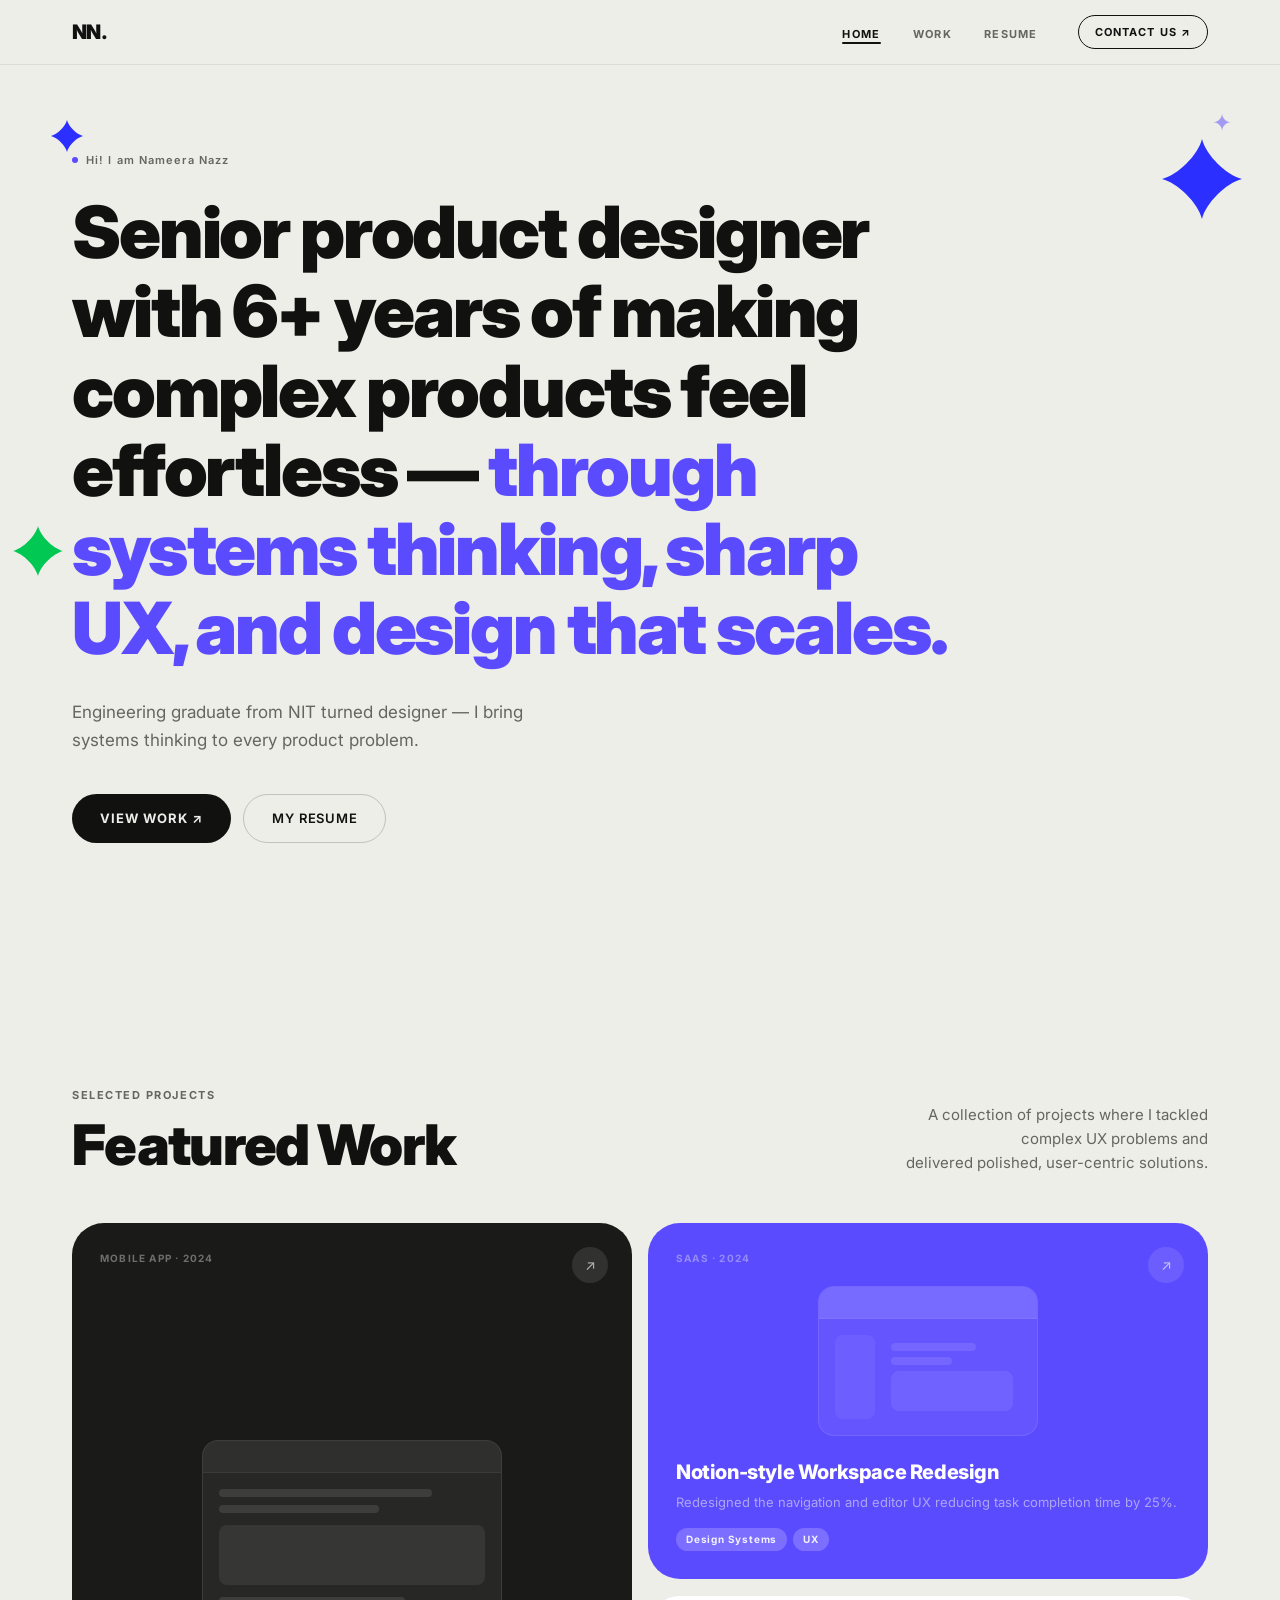
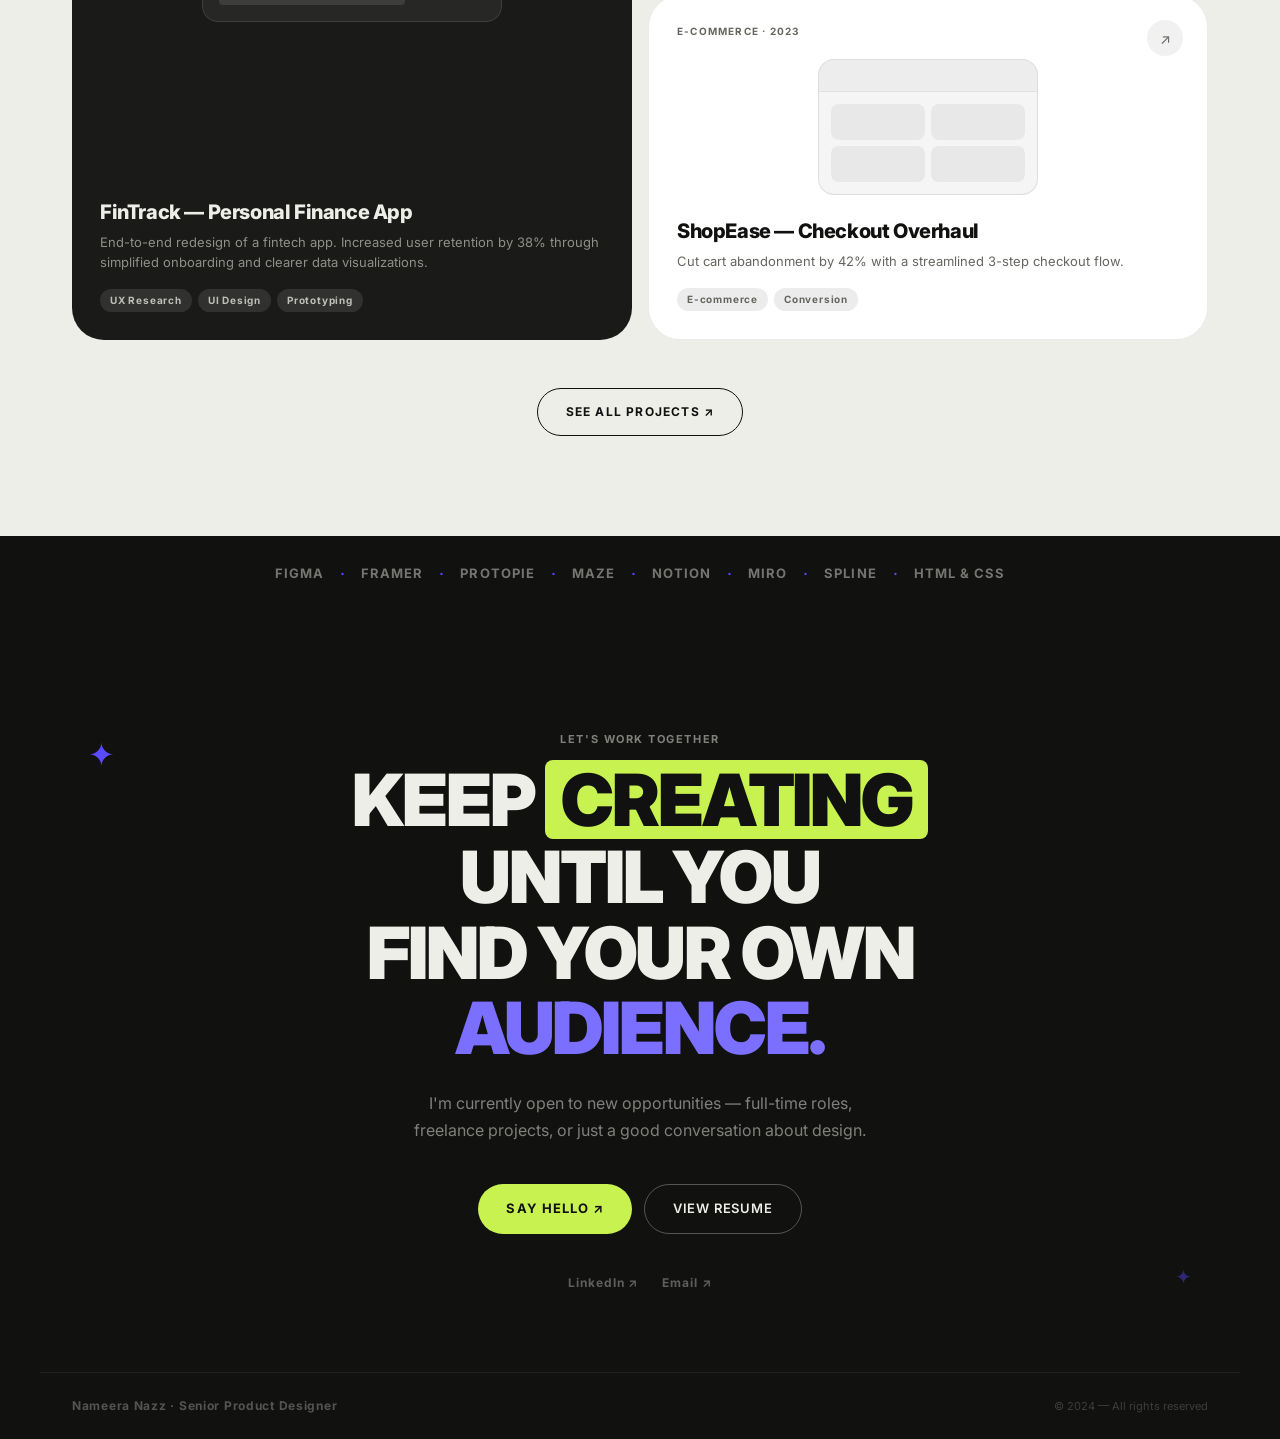
==== index.html @ 65542d7e "Reposition stars to corners away from text content https://claude.ai/code/session_01UAwq2im4jULNZdgR" ====
<!DOCTYPE html>
<html lang="en">
<head>
  <meta charset="UTF-8" />
  <meta name="viewport" content="width=device-width, initial-scale=1.0" />
  <title>Nameera Nazz — Senior Product Designer</title>
  <link rel="stylesheet" href="styles.css" />
  <link rel="preconnect" href="https://fonts.googleapis.com" />
  <link rel="preconnect" href="https://fonts.gstatic.com" crossorigin />
  <link href="https://fonts.googleapis.com/css2?family=Inter:wght@400;500;600;700;800;900&display=swap" rel="stylesheet" />
</head>
<body>

  <!-- NAV -->
  <nav class="nav">
    <div class="nav-inner">
      <a href="index.html" class="nav-logo">NN.</a>
      <ul class="nav-links">
        <li><a href="index.html" class="nav-link active">HOME</a></li>
        <li><a href="work.html" class="nav-link">WORK</a></li>
        <li><a href="resume.html" class="nav-link">RESUME</a></li>
      </ul>
      <a href="#connect" class="btn-outline">CONTACT US ↗</a>
    </div>
  </nav>

  <!-- HERO -->
  <section class="hero">
    <!-- Decorative stars -->
    <svg width="80" height="80" viewBox="0 0 100 100" xmlns="http://www.w3.org/2000/svg" style="position:absolute;top:8%;right:3%;z-index:1;pointer-events:none;">
      <path d="M50,0 C55,20 80,45 100,50 C80,55 55,80 50,100 C45,80 20,55 0,50 C20,45 45,20 50,0 Z" fill="#2B2FFF"/>
    </svg>
    <svg width="50" height="50" viewBox="0 0 100 100" xmlns="http://www.w3.org/2000/svg" style="position:absolute;top:50%;left:1%;z-index:1;pointer-events:none;">
      <path d="M50,0 C55,20 80,45 100,50 C80,55 55,80 50,100 C45,80 20,55 0,50 C20,45 45,20 50,0 Z" fill="#00C853"/>
    </svg>
    <svg width="32" height="32" viewBox="0 0 100 100" xmlns="http://www.w3.org/2000/svg" style="position:absolute;top:6%;left:4%;z-index:1;pointer-events:none;">
      <path d="M50,0 C55,20 80,45 100,50 C80,55 55,80 50,100 C45,80 20,55 0,50 C20,45 45,20 50,0 Z" fill="#2B2FFF"/>
    </svg>
    <div class="hero-inner">
      <div class="hero-content">
        <div class="hero-tag">Hi! I am Nameera Nazz</div>
        <h1 class="hero-heading">
          Senior product designer with 6+ years of making complex products feel effortless —
          <span class="hero-accent"> through systems thinking, sharp UX, and design that scales.</span>
        </h1>
        <p class="hero-sub">
          Engineering graduate from NIT turned designer — I bring systems thinking to every product problem.
        </p>
        <div class="hero-actions">
          <a href="work.html" class="btn-primary">VIEW WORK ↗</a>
          <a href="resume.html" class="btn-ghost">MY RESUME</a>
        </div>
      </div>


    </div>
    <span class="asterisk hero-asterisk-right">✦</span>
  </section>

  <!-- FEATURED WORK -->
  <section class="featured" id="work">
    <div class="section-inner">
      <div class="section-header">
        <div>
          <p class="section-eyebrow">SELECTED PROJECTS</p>
          <h2 class="section-heading">Featured Work</h2>
        </div>
        <p class="section-desc">
          A collection of projects where I tackled complex UX problems and<br />
          delivered polished, user-centric solutions.
        </p>
      </div>

      <div class="work-grid">

        <a href="work.html" class="work-card work-card-large work-card-dark">
          <div class="work-card-tag">Mobile App · 2024</div>
          <div class="work-card-img work-img-1">
            <div class="work-mockup">
              <div class="mockup-screen">
                <div class="mockup-bar"></div>
                <div class="mockup-content">
                  <div class="mockup-line w80"></div>
                  <div class="mockup-line w60"></div>
                  <div class="mockup-block"></div>
                  <div class="mockup-line w70"></div>
                </div>
              </div>
            </div>
          </div>
          <div class="work-card-body">
            <h3 class="work-card-title">FinTrack — Personal Finance App</h3>
            <p class="work-card-text">End-to-end redesign of a fintech app. Increased user retention by 38% through simplified onboarding and clearer data visualizations.</p>
            <div class="work-card-tags">
              <span class="tag">UX Research</span>
              <span class="tag">UI Design</span>
              <span class="tag">Prototyping</span>
            </div>
          </div>
          <span class="card-arrow">↗</span>
        </a>

        <div class="work-col-right">
          <a href="work.html" class="work-card work-card-purple">
            <div class="work-card-tag">SaaS · 2024</div>
            <div class="work-card-img work-img-2">
              <div class="work-mockup work-mockup-sm">
                <div class="mockup-screen">
                  <div class="mockup-bar purple"></div>
                  <div class="mockup-row">
                    <div class="mockup-sidebar"></div>
                    <div class="mockup-main">
                      <div class="mockup-line w70"></div>
                      <div class="mockup-line w50"></div>
                      <div class="mockup-card-sm"></div>
                    </div>
                  </div>
                </div>
              </div>
            </div>
            <div class="work-card-body">
              <h3 class="work-card-title">Notion-style Workspace Redesign</h3>
              <p class="work-card-text">Redesigned the navigation and editor UX reducing task completion time by 25%.</p>
              <div class="work-card-tags">
                <span class="tag tag-light">Design Systems</span>
                <span class="tag tag-light">UX</span>
              </div>
            </div>
            <span class="card-arrow">↗</span>
          </a>

          <a href="work.html" class="work-card work-card-light">
            <div class="work-card-tag work-card-tag-dark">E-commerce · 2023</div>
            <div class="work-card-img work-img-3">
              <div class="work-mockup work-mockup-sm">
                <div class="mockup-screen light">
                  <div class="mockup-bar light-bar"></div>
                  <div class="mockup-grid">
                    <div class="mockup-item"></div>
                    <div class="mockup-item"></div>
                    <div class="mockup-item"></div>
                    <div class="mockup-item"></div>
                  </div>
                </div>
              </div>
            </div>
            <div class="work-card-body">
              <h3 class="work-card-title work-card-title-dark">ShopEase — Checkout Overhaul</h3>
              <p class="work-card-text work-card-text-dark">Cut cart abandonment by 42% with a streamlined 3-step checkout flow.</p>
              <div class="work-card-tags">
                <span class="tag tag-dark">E-commerce</span>
                <span class="tag tag-dark">Conversion</span>
              </div>
            </div>
            <span class="card-arrow card-arrow-dark">↗</span>
          </a>
        </div>

      </div>

      <div class="work-cta">
        <a href="work.html" class="btn-outline-dark">SEE ALL PROJECTS ↗</a>
      </div>
    </div>
  </section>

  <!-- TOOLS / SKILLS STRIP -->
  <section class="skills-strip">
    <div class="strip-inner">
      <span class="strip-item">Figma</span>
      <span class="strip-dot">·</span>
      <span class="strip-item">Framer</span>
      <span class="strip-dot">·</span>
      <span class="strip-item">Protopie</span>
      <span class="strip-dot">·</span>
      <span class="strip-item">Maze</span>
      <span class="strip-dot">·</span>
      <span class="strip-item">Notion</span>
      <span class="strip-dot">·</span>
      <span class="strip-item">Miro</span>
      <span class="strip-dot">·</span>
      <span class="strip-item">Spline</span>
      <span class="strip-dot">·</span>
      <span class="strip-item">HTML &amp; CSS</span>
    </div>
  </section>

  <!-- CONNECT -->
  <section class="connect" id="connect">
    <div class="connect-inner">
      <span class="asterisk connect-asterisk-left">✦</span>
      <div class="connect-content">
        <p class="section-eyebrow light">LET'S WORK TOGETHER</p>
        <h2 class="connect-heading">
          KEEP <span class="connect-highlight">CREATING</span> UNTIL YOU<br />
          FIND YOUR OWN <span class="connect-accent">AUDIENCE.</span>
        </h2>
        <p class="connect-sub">
          I'm currently open to new opportunities — full-time roles, freelance projects, or just a good conversation about design.
        </p>
        <div class="connect-actions">
          <a href="mailto:Khannameera95@gmail.com" class="btn-primary-light">SAY HELLO ↗</a>
          <a href="resume.html" class="btn-ghost-light">VIEW RESUME</a>
        </div>
        <div class="connect-links">
          <a href="https://www.linkedin.com/in/nazz-nameera/" target="_blank" rel="noopener noreferrer" class="social-link">LinkedIn ↗</a>
          <a href="mailto:Khannameera95@gmail.com" class="social-link">Email ↗</a>
        </div>
      </div>
      <span class="asterisk connect-asterisk-right">✦</span>
    </div>
    <div class="connect-footer">
      <span class="footer-name">Nameera Nazz · Senior Product Designer</span>
      <span class="footer-copy">© 2024 — All rights reserved</span>
    </div>
  </section>

  <script src="script.js"></script>
</body>
</html>
---- styles.css ----
/* ============================================
   RESET & BASE
   ============================================ */
*, *::before, *::after { box-sizing: border-box; margin: 0; padding: 0; }

:root {
  --bg:          #EEEEE8;   /* warm off-white — hero bg */
  --bg-dark:     #111110;   /* near-black */
  --bg-card:     #1A1A18;   /* dark card */
  --purple:      #5B4BFF;   /* primary purple accent */
  --purple-light:#7B6FFF;
  --green:       #C8F250;   /* yellow-green pill */
  --text:        #111110;
  --text-muted:  #666660;
  --text-light:  #EEEEE8;
  --radius-sm:   8px;
  --radius-md:   16px;
  --radius-lg:   24px;
  --radius-xl:   32px;
  --font:        'Inter', sans-serif;
  --transition:  0.2s ease;
}

html { scroll-behavior: smooth; }

body {
  font-family: var(--font);
  background: var(--bg);
  color: var(--text);
  line-height: 1.5;
  overflow-x: hidden;
}

a { text-decoration: none; color: inherit; }
ul { list-style: none; }

/* ============================================
   TYPOGRAPHY UTILITIES
   ============================================ */
.section-eyebrow {
  font-size: 11px;
  font-weight: 700;
  letter-spacing: 0.14em;
  text-transform: uppercase;
  color: var(--text-muted);
  margin-bottom: 12px;
}
.section-eyebrow.light { color: rgba(238,238,232,0.5); }

/* ============================================
   SHARED BUTTON STYLES
   ============================================ */
.btn-outline {
  display: inline-flex;
  align-items: center;
  gap: 6px;
  font-size: 11px;
  font-weight: 700;
  letter-spacing: 0.1em;
  padding: 8px 16px;
  border: 1.5px solid var(--text);
  border-radius: 100px;
  color: var(--text);
  transition: background var(--transition), color var(--transition);
}
.btn-outline:hover { background: var(--text); color: var(--bg); }

.btn-outline-dark {
  display: inline-flex;
  align-items: center;
  gap: 6px;
  font-size: 12px;
  font-weight: 700;
  letter-spacing: 0.1em;
  padding: 14px 28px;
  border: 1.5px solid var(--text);
  border-radius: 100px;
  color: var(--text);
  transition: background var(--transition), color var(--transition);
}
.btn-outline-dark:hover { background: var(--text); color: var(--bg); }

.btn-primary {
  display: inline-flex;
  align-items: center;
  gap: 6px;
  font-size: 13px;
  font-weight: 700;
  letter-spacing: 0.08em;
  padding: 14px 28px;
  background: var(--text);
  color: var(--bg);
  border-radius: 100px;
  transition: opacity var(--transition), transform var(--transition);
}
.btn-primary:hover { opacity: 0.85; transform: translateY(-1px); }

.btn-ghost {
  display: inline-flex;
  align-items: center;
  gap: 6px;
  font-size: 13px;
  font-weight: 600;
  letter-spacing: 0.06em;
  padding: 14px 28px;
  border-radius: 100px;
  border: 1.5px solid rgba(17,17,16,0.2);
  color: var(--text);
  transition: border-color var(--transition);
}
.btn-ghost:hover { border-color: var(--text); }

.btn-primary-light {
  display: inline-flex;
  align-items: center;
  gap: 6px;
  font-size: 13px;
  font-weight: 700;
  letter-spacing: 0.08em;
  padding: 14px 28px;
  background: var(--green);
  color: #111;
  border-radius: 100px;
  transition: opacity var(--transition), transform var(--transition);
}
.btn-primary-light:hover { opacity: 0.9; transform: translateY(-1px); }

.btn-ghost-light {
  display: inline-flex;
  align-items: center;
  gap: 6px;
  font-size: 13px;
  font-weight: 600;
  letter-spacing: 0.06em;
  padding: 14px 28px;
  border-radius: 100px;
  border: 1.5px solid rgba(238,238,232,0.3);
  color: var(--text-light);
  transition: border-color var(--transition);
}
.btn-ghost-light:hover { border-color: rgba(238,238,232,0.7); }

.mt24 { margin-top: 24px; }

/* ============================================
   PILL INLINE (heading decoration)
   ============================================ */
.pill-inline {
  display: inline-flex;
  align-items: center;
  gap: 8px;
  background: var(--green);
  color: #111;
  border-radius: 100px;
  padding: 4px 20px 4px 20px;
  font-size: inherit;
  font-weight: inherit;
  white-space: nowrap;
}
.pill-dark {
  background: var(--bg-dark);
  color: var(--bg);
}
.pill-arrow {
  display: inline-flex;
  align-items: center;
  justify-content: center;
  font-size: 0.75em;
}

/* ASTERISK DECORATION */
.asterisk {
  font-size: 32px;
  color: var(--purple);
  user-select: none;
  pointer-events: none;
}

/* ============================================
   NAV
   ============================================ */
.nav {
  position: sticky;
  top: 0;
  z-index: 100;
  background: var(--bg);
  border-bottom: 1px solid rgba(17,17,16,0.08);
  backdrop-filter: blur(12px);
}
.nav-inner {
  max-width: 1200px;
  margin: 0 auto;
  padding: 0 32px;
  height: 64px;
  display: flex;
  align-items: center;
  gap: 40px;
}
.nav-logo {
  font-size: 20px;
  font-weight: 900;
  letter-spacing: -0.03em;
  color: var(--text);
  margin-right: auto;
}
.nav-links {
  display: flex;
  gap: 32px;
}
.nav-link {
  font-size: 11px;
  font-weight: 700;
  letter-spacing: 0.12em;
  color: var(--text-muted);
  transition: color var(--transition);
}
.nav-link:hover,
.nav-link.active { color: var(--text); }
.nav-link.active {
  position: relative;
}
.nav-link.active::after {
  content: '';
  position: absolute;
  bottom: -3px;
  left: 0;
  right: 0;
  height: 2px;
  background: var(--text);
  border-radius: 2px;
}

/* ============================================
   HERO SECTION
   ============================================ */
.hero {
  position: relative;
  background: var(--bg);
  padding: 80px 0 0;
  overflow: hidden;
}
.hero-asterisk-left  { position: absolute; top: 60px; left: 40px; font-size: 48px; }
.hero-asterisk-right { position: absolute; top: 40px; right: 48px; font-size: 24px; opacity: 0.5; }

/* Decorative star elements */
.hero-star {
  position: absolute;
  pointer-events: none;
  z-index: 5;
  animation: star-twinkle 3s ease-in-out infinite;
}
.hero-star-large  { width: 80px; height: 80px; top: 10%;  right: 8%;   animation-delay: 0s; }
.hero-star-medium { width: 50px; height: 50px; bottom: 20%; left: 4%;   animation-delay: 1.1s; }
.hero-star-small  { width: 32px; height: 32px; top: 40%;  left: 48%;   animation-delay: 2s; }

@keyframes star-twinkle {
  0%, 100% { opacity: 1;   transform: scale(1) rotate(0deg); }
  50%       { opacity: 0.5; transform: scale(0.85) rotate(20deg); }
}

.hero-inner {
  max-width: 1200px;
  margin: 0 auto;
  padding: 0 32px 80px;
  display: grid;
  grid-template-rows: auto auto auto;
  gap: 0;
}

.hero-tag {
  display: inline-flex;
  align-items: center;
  font-size: 11px;
  font-weight: 600;
  letter-spacing: 0.1em;
  color: var(--text-muted);
  margin-bottom: 24px;
}
.hero-tag::before {
  content: '';
  display: inline-block;
  width: 6px;
  height: 6px;
  background: var(--purple);
  border-radius: 50%;
  margin-right: 8px;
}

.hero-heading {
  font-size: clamp(40px, 6vw, 72px);
  font-weight: 900;
  line-height: 1.1;
  letter-spacing: -0.03em;
  margin-bottom: 32px;
  max-width: 900px;
}

.hero-accent { color: var(--purple); }

.hero-sub {
  font-size: 17px;
  line-height: 1.6;
  color: var(--text-muted);
  max-width: 520px;
  margin-bottom: 40px;
}

.hero-actions {
  display: flex;
  gap: 12px;
  flex-wrap: wrap;
  margin-bottom: 64px;
}

.hero-stats {
  display: flex;
  align-items: center;
  gap: 0;
  border-top: 1px solid rgba(17,17,16,0.1);
  padding-top: 40px;
}
.stat {
  padding: 0 40px;
  display: flex;
  flex-direction: column;
  gap: 4px;
}
.stat:first-child { padding-left: 0; }
.stat-num {
  font-size: 36px;
  font-weight: 900;
  letter-spacing: -0.03em;
  line-height: 1;
}
.stat-num.stat-num-sm {
  font-size: 16px;
  letter-spacing: -0.01em;
  line-height: 1.3;
}
.stat-label {
  font-size: 10px;
  font-weight: 700;
  letter-spacing: 0.12em;
  color: var(--text-muted);
}
.stat-divider {
  width: 1px;
  height: 40px;
  background: rgba(17,17,16,0.12);
}

/* Hero floating cards */
.hero-cards {
  display: flex;
  gap: 12px;
  flex-wrap: wrap;
  margin-top: -20px;
  justify-content: flex-end;
  position: absolute;
  right: 32px;
  top: 100px;
}

.hcard {
  width: 110px;
  height: 140px;
  border-radius: var(--radius-lg);
  display: flex;
  flex-direction: column;
  align-items: center;
  justify-content: center;
  gap: 12px;
  background: #fff;
  border: 1px solid rgba(17,17,16,0.08);
  box-shadow: 0 4px 24px rgba(0,0,0,0.06);
  transition: transform 0.3s ease, box-shadow 0.3s ease;
}
.hcard:hover { transform: translateY(-6px); box-shadow: 0 12px 40px rgba(0,0,0,0.12); }
.hcard-icon { font-size: 32px; }
.hcard-label { font-size: 11px; font-weight: 700; letter-spacing: 0.04em; }

.hcard-dark { background: var(--bg-card); color: var(--text-light); }
.hcard-dark .hcard-label { color: rgba(238,238,232,0.7); }

.hcard-purple { background: var(--purple); color: white; }
.hcard-purple .hcard-label { color: rgba(255,255,255,0.85); }

/* Stagger the cards visually */
.hcard-1 { transform: rotate(-3deg) translateY(10px); }
.hcard-2 { transform: rotate(1deg) translateY(-10px); }
.hcard-3 { transform: rotate(-1deg) translateY(0px); z-index: 2; }
.hcard-4 { transform: rotate(2deg) translateY(-5px); }
.hcard-5 { transform: rotate(-2deg) translateY(8px); }

/* ============================================
   FEATURED WORK SECTION
   ============================================ */
.featured {
  background: var(--bg);
  padding: 100px 0;
}
.section-inner {
  max-width: 1200px;
  margin: 0 auto;
  padding: 0 32px;
}
.section-header {
  display: flex;
  justify-content: space-between;
  align-items: flex-end;
  margin-bottom: 48px;
  gap: 24px;
}
.section-heading {
  font-size: clamp(36px, 5vw, 56px);
  font-weight: 900;
  letter-spacing: -0.03em;
  line-height: 1.05;
}
.section-desc {
  font-size: 15px;
  line-height: 1.6;
  color: var(--text-muted);
  max-width: 340px;
  text-align: right;
}

/* Work grid */
.work-grid {
  display: grid;
  grid-template-columns: 1fr 1fr;
  gap: 16px;
}
.work-col-right {
  display: flex;
  flex-direction: column;
  gap: 16px;
}

.work-card {
  position: relative;
  border-radius: var(--radius-xl);
  overflow: hidden;
  display: flex;
  flex-direction: column;
  padding: 28px;
  transition: transform 0.3s ease;
  cursor: pointer;
}
.work-card:hover { transform: scale(1.01); }

.work-card-large { min-height: 560px; }
.work-card-dark { background: var(--bg-card); color: var(--text-light); }
.work-card-purple { background: var(--purple); color: white; }
.work-card-light { background: #fff; color: var(--text); border: 1px solid rgba(17,17,16,0.08); }

.work-card-tag {
  font-size: 10px;
  font-weight: 700;
  letter-spacing: 0.12em;
  color: rgba(238,238,232,0.4);
  margin-bottom: 20px;
  text-transform: uppercase;
}
.work-card-tag-dark { color: var(--text-muted); }

/* Mockup visuals inside cards */
.work-card-img {
  flex: 1;
  display: flex;
  align-items: center;
  justify-content: center;
  margin-bottom: 24px;
}
.work-mockup {
  width: 100%;
  max-width: 300px;
}
.work-mockup-sm { max-width: 220px; }
.mockup-screen {
  background: rgba(255,255,255,0.06);
  border-radius: var(--radius-md);
  border: 1px solid rgba(255,255,255,0.1);
  overflow: hidden;
}
.mockup-screen.light {
  background: rgba(17,17,16,0.04);
  border-color: rgba(17,17,16,0.1);
}
.mockup-bar {
  height: 32px;
  background: rgba(255,255,255,0.04);
  border-bottom: 1px solid rgba(255,255,255,0.06);
}
.mockup-bar.purple { background: rgba(255,255,255,0.12); }
.mockup-bar.light-bar { background: rgba(17,17,16,0.03); border-bottom: 1px solid rgba(17,17,16,0.06); }
.mockup-content { padding: 16px; display: flex; flex-direction: column; gap: 8px; }
.mockup-line { height: 8px; background: rgba(255,255,255,0.1); border-radius: 4px; }
.mockup-line.w80 { width: 80%; }
.mockup-line.w70 { width: 70%; }
.mockup-line.w60 { width: 60%; }
.mockup-line.w50 { width: 50%; }
.mockup-block { height: 60px; background: rgba(255,255,255,0.07); border-radius: var(--radius-sm); margin: 4px 0; }
.mockup-row { display: flex; gap: 8px; padding: 16px; }
.mockup-sidebar { width: 40px; background: rgba(255,255,255,0.06); border-radius: var(--radius-sm); }
.mockup-main { flex: 1; padding: 8px; display: flex; flex-direction: column; gap: 6px; }
.mockup-card-sm { height: 40px; background: rgba(255,255,255,0.08); border-radius: var(--radius-sm); }
.mockup-card-sm.mt8 { margin-top: 8px; }
.mockup-grid { display: grid; grid-template-columns: 1fr 1fr; gap: 6px; padding: 12px; }
.mockup-grid.tight { gap: 4px; padding: 8px; }
.mockup-item { height: 36px; background: rgba(17,17,16,0.06); border-radius: var(--radius-sm); }
.mockup-item.sm { height: 28px; }

.work-card-body { margin-top: auto; }
.work-card-title {
  font-size: 20px;
  font-weight: 800;
  letter-spacing: -0.02em;
  line-height: 1.2;
  margin-bottom: 8px;
  color: inherit;
}
.work-card-title-dark { color: var(--text); }
.work-card-text {
  font-size: 13px;
  line-height: 1.6;
  color: rgba(238,238,232,0.55);
  margin-bottom: 16px;
}
.work-card-text-dark { color: var(--text-muted); }

.work-card-tags { display: flex; gap: 6px; flex-wrap: wrap; }
.tag {
  font-size: 10px;
  font-weight: 700;
  letter-spacing: 0.08em;
  padding: 4px 10px;
  border-radius: 100px;
  background: rgba(255,255,255,0.1);
  color: rgba(238,238,232,0.75);
}
.tag-light { background: rgba(255,255,255,0.2); color: rgba(255,255,255,0.9); }
.tag-dark { background: rgba(17,17,16,0.08); color: var(--text-muted); }

.card-arrow {
  position: absolute;
  top: 24px;
  right: 24px;
  width: 36px;
  height: 36px;
  background: rgba(255,255,255,0.1);
  border-radius: 50%;
  display: flex;
  align-items: center;
  justify-content: center;
  font-size: 14px;
  color: rgba(238,238,232,0.7);
  transition: background var(--transition), color var(--transition);
}
.work-card:hover .card-arrow { background: rgba(255,255,255,0.18); color: #fff; }
.card-arrow-dark { color: var(--text-muted); background: rgba(17,17,16,0.06); }
.work-card-light:hover .card-arrow-dark { background: var(--text); color: var(--bg); }

.work-cta { text-align: center; margin-top: 48px; }

/* ============================================
   SKILLS STRIP
   ============================================ */
.skills-strip {
  background: var(--bg-dark);
  padding: 24px 0;
  overflow: hidden;
}
.strip-inner {
  max-width: 1200px;
  margin: 0 auto;
  padding: 0 32px;
  display: flex;
  align-items: center;
  gap: 16px;
  flex-wrap: wrap;
  justify-content: center;
}
.strip-item {
  font-size: 13px;
  font-weight: 700;
  letter-spacing: 0.08em;
  color: rgba(238,238,232,0.45);
  text-transform: uppercase;
}
.strip-dot { color: var(--purple); font-size: 18px; }

/* ============================================
   CONNECT SECTION
   ============================================ */
.connect {
  background: var(--bg-dark);
  padding: 120px 0 0;
}
.connect-compact { padding: 100px 0 0; }
.connect-inner {
  position: relative;
  max-width: 1200px;
  margin: 0 auto;
  padding: 0 32px 80px;
  text-align: center;
}
.connect-asterisk-left  { position: absolute; top: 0; left: 48px; }
.connect-asterisk-right { position: absolute; bottom: 80px; right: 48px; font-size: 20px; opacity: 0.4; }

.connect-content {
  max-width: 760px;
  margin: 0 auto;
}

.connect-heading {
  font-size: clamp(40px, 6vw, 72px);
  font-weight: 900;
  line-height: 1.05;
  letter-spacing: -0.03em;
  text-transform: uppercase;
  color: var(--text-light);
  margin-bottom: 24px;
}
.connect-highlight {
  background: var(--green);
  color: #111;
  padding: 2px 16px;
  border-radius: 8px;
  display: inline-block;
}
.connect-accent { color: var(--purple-light); }

.connect-sub {
  font-size: 16px;
  line-height: 1.7;
  color: rgba(238,238,232,0.5);
  max-width: 480px;
  margin: 0 auto 40px;
}
.connect-actions { display: flex; gap: 12px; justify-content: center; flex-wrap: wrap; margin-bottom: 40px; }
.connect-links { display: flex; gap: 24px; justify-content: center; flex-wrap: wrap; }
.social-link {
  font-size: 12px;
  font-weight: 700;
  letter-spacing: 0.08em;
  color: rgba(238,238,232,0.35);
  transition: color var(--transition);
}
.social-link:hover { color: var(--text-light); }

.connect-footer {
  border-top: 1px solid rgba(238,238,232,0.07);
  padding: 24px 32px;
  max-width: 1200px;
  margin: 0 auto;
  display: flex;
  justify-content: space-between;
  align-items: center;
}
.footer-name {
  font-size: 12px;
  font-weight: 700;
  letter-spacing: 0.06em;
  color: rgba(238,238,232,0.3);
}
.footer-copy {
  font-size: 11px;
  color: rgba(238,238,232,0.2);
}

/* ============================================
   PAGE HERO (work / resume inner pages)
   ============================================ */
.page-hero {
  background: var(--bg-dark);
  padding: 80px 0 80px;
  position: relative;
  overflow: hidden;
}
.page-hero-light { background: var(--bg); }
.page-hero-inner {
  max-width: 1200px;
  margin: 0 auto;
  padding: 0 32px;
}
.page-asterisk { position: absolute; top: 48px; right: 80px; opacity: 0.3; }
.dark-asterisk { color: var(--text-muted); }

.page-heading {
  font-size: clamp(48px, 7vw, 84px);
  font-weight: 900;
  line-height: 1.0;
  letter-spacing: -0.03em;
  text-transform: uppercase;
  color: var(--text-light);
  margin-bottom: 24px;
  max-width: 800px;
}
.dark-heading { color: var(--text); }

.page-sub {
  font-size: 17px;
  line-height: 1.6;
  color: rgba(238,238,232,0.5);
  max-width: 500px;
}
.dark-sub { color: var(--text-muted); }
.dark-eyebrow { color: var(--text-muted); }

/* ============================================
   FILTER BAR (work page)
   ============================================ */
.filter-bar {
  background: var(--bg);
  border-bottom: 1px solid rgba(17,17,16,0.08);
  padding: 0;
  position: sticky;
  top: 64px;
  z-index: 90;
}
.filter-inner {
  max-width: 1200px;
  margin: 0 auto;
  padding: 0 32px;
  display: flex;
  gap: 4px;
  overflow-x: auto;
}
.filter-btn {
  font-family: var(--font);
  font-size: 12px;
  font-weight: 700;
  letter-spacing: 0.06em;
  padding: 16px 20px;
  background: none;
  border: none;
  border-bottom: 2px solid transparent;
  color: var(--text-muted);
  cursor: pointer;
  white-space: nowrap;
  transition: color var(--transition), border-color var(--transition);
}
.filter-btn:hover { color: var(--text); }
.filter-btn.active { color: var(--text); border-bottom-color: var(--text); }

/* ============================================
   ALL WORK (project list)
   ============================================ */
.all-work { padding: 60px 0 100px; }
.all-work-inner { max-width: 1200px; margin: 0 auto; padding: 0 32px; }

.project-list { display: flex; flex-direction: column; gap: 0; }

.project-item {
  display: grid;
  grid-template-columns: 60px 1fr 280px 48px;
  align-items: center;
  gap: 32px;
  padding: 36px 0;
  border-bottom: 1px solid rgba(17,17,16,0.08);
  transition: background var(--transition);
  border-radius: var(--radius-md);
  padding-left: 16px;
  padding-right: 16px;
}
.project-item:hover { background: rgba(17,17,16,0.03); }
.project-item.hidden { display: none; }

.project-num {
  font-size: 13px;
  font-weight: 800;
  color: rgba(17,17,16,0.2);
  letter-spacing: 0.04em;
}
.project-meta { display: flex; gap: 12px; margin-bottom: 8px; align-items: center; }
.project-year {
  font-size: 11px;
  font-weight: 700;
  color: var(--text-muted);
  letter-spacing: 0.06em;
}
.project-type {
  font-size: 11px;
  font-weight: 600;
  color: rgba(17,17,16,0.35);
  background: rgba(17,17,16,0.05);
  padding: 2px 8px;
  border-radius: 100px;
}
.project-title {
  font-size: 22px;
  font-weight: 800;
  letter-spacing: -0.02em;
  line-height: 1.2;
  margin-bottom: 10px;
}
.project-desc {
  font-size: 14px;
  line-height: 1.6;
  color: var(--text-muted);
  margin-bottom: 16px;
}
.project-tags { display: flex; gap: 6px; flex-wrap: wrap; }

/* Project preview thumbnails */
.project-preview {
  border-radius: var(--radius-lg);
  padding: 20px;
  display: flex;
  align-items: center;
  justify-content: center;
  height: 180px;
}
.project-preview-dark { background: var(--bg-card); }
.project-preview-purple { background: var(--purple); }
.project-preview-green { background: #E8F5C0; }
.project-preview-warm { background: #FFF0E8; }
.project-preview-blue { background: #EBF0FF; }
.project-preview-charcoal { background: #2A2A28; }

.project-arrow {
  width: 44px;
  height: 44px;
  border-radius: 50%;
  background: rgba(17,17,16,0.06);
  display: flex;
  align-items: center;
  justify-content: center;
  font-size: 16px;
  color: var(--text-muted);
  transition: background var(--transition), color var(--transition), transform var(--transition);
  justify-self: center;
}
.project-item:hover .project-arrow { background: var(--text); color: var(--bg); transform: rotate(45deg); }

/* Mockup: Phone */
.mockup-phone {
  width: 100px;
  height: 140px;
  background: rgba(255,255,255,0.08);
  border-radius: 16px;
  border: 1.5px solid rgba(255,255,255,0.12);
  overflow: hidden;
  display: flex;
  flex-direction: column;
  align-items: center;
  padding-top: 12px;
}
.phone-notch {
  width: 32px;
  height: 6px;
  background: rgba(255,255,255,0.15);
  border-radius: 3px;
  margin-bottom: 8px;
}
.phone-screen { flex: 1; width: 100%; padding: 8px; }
.phone-bar { height: 12px; background: rgba(255,255,255,0.07); border-radius: 4px; margin-bottom: 6px; }
.phone-content { display: flex; flex-direction: column; gap: 5px; }
.phone-line { height: 5px; background: rgba(255,255,255,0.1); border-radius: 3px; }
.phone-line.w80 { width: 80%; }
.phone-line.w60 { width: 60%; }
.phone-line.w50 { width: 50%; }
.phone-block { height: 36px; background: rgba(255,255,255,0.07); border-radius: 5px; margin: 4px 0; }
.phone-row { display: flex; gap: 4px; }
.phone-pill { height: 12px; flex: 1; background: rgba(255,255,255,0.1); border-radius: 6px; }

.warm-screen { }
.warm-bar { background: rgba(255,140,80,0.2); }
.warm-block { background: rgba(255,140,80,0.15); }
.dark-line { background: rgba(17,17,16,0.12); }

/* Mockup: Browser */
.mockup-browser {
  width: 220px;
  background: rgba(255,255,255,0.08);
  border-radius: var(--radius-md);
  border: 1px solid rgba(255,255,255,0.1);
  overflow: hidden;
}
.browser-bar {
  height: 28px;
  background: rgba(255,255,255,0.05);
  border-bottom: 1px solid rgba(255,255,255,0.08);
  display: flex;
  align-items: center;
  padding: 0 10px;
}
.browser-dots { display: flex; gap: 4px; }
.bdot { width: 7px; height: 7px; border-radius: 50%; background: rgba(255,255,255,0.2); }
.green-dot { background: rgba(17,17,16,0.15); }
.browser-screen {
  display: flex;
  padding: 10px;
  gap: 8px;
  min-height: 100px;
}
.browser-screen.light-screen { background: rgba(17,17,16,0.02); }
.browser-sidebar {
  width: 30px;
  background: rgba(255,255,255,0.06);
  border-radius: 5px;
}
.browser-content { flex: 1; display: flex; flex-direction: column; gap: 6px; padding: 4px 0; }

/* DS Preview */
.ds-preview { display: grid; grid-template-columns: 1fr 1fr; gap: 8px; }
.ds-comp {
  padding: 8px 12px;
  border-radius: var(--radius-sm);
  font-size: 10px;
  font-weight: 700;
  letter-spacing: 0.04em;
  text-align: center;
}
.comp-btn { background: #3B5AFF; color: white; }
.comp-input { background: rgba(17,17,16,0.08); color: var(--text-muted); border: 1px solid rgba(17,17,16,0.12); }
.comp-card { background: white; color: var(--text); box-shadow: 0 2px 8px rgba(0,0,0,0.08); }
.comp-badge { background: var(--green); color: #111; }

/* Chart preview */
.chart-preview { display: flex; align-items: flex-end; gap: 6px; height: 100px; padding: 12px; }
.chart-bar { flex: 1; border-radius: 4px 4px 0 0; background: rgba(238,238,232,0.12); transition: height 0.3s; }
.highlight-bar { background: var(--purple-light); }

/* ============================================
   RESUME PAGE
   ============================================ */
.resume-body { padding: 80px 0; background: var(--bg); }
.resume-inner { max-width: 1200px; margin: 0 auto; padding: 0 32px; }

.resume-grid {
  display: grid;
  grid-template-columns: 1fr 320px;
  gap: 80px;
  align-items: start;
}

.resume-section { margin-bottom: 64px; }
.resume-section-title {
  font-size: 22px;
  font-weight: 900;
  letter-spacing: -0.02em;
  margin-bottom: 36px;
  display: flex;
  align-items: center;
  gap: 12px;
}
.resume-section-num {
  font-size: 11px;
  font-weight: 800;
  color: var(--text-muted);
  letter-spacing: 0.1em;
}

/* Timeline */
.timeline { display: flex; flex-direction: column; gap: 0; }
.timeline-item {
  display: grid;
  grid-template-columns: 20px 1fr;
  gap: 20px;
  padding-bottom: 40px;
  position: relative;
}
.timeline-item:not(:last-child)::before {
  content: '';
  position: absolute;
  left: 9px;
  top: 20px;
  bottom: 0;
  width: 1px;
  background: rgba(17,17,16,0.1);
}
.timeline-dot {
  width: 10px;
  height: 10px;
  border-radius: 50%;
  background: var(--purple);
  margin-top: 6px;
  flex-shrink: 0;
  position: relative;
  z-index: 1;
}
.timeline-content { }
.timeline-header {
  display: flex;
  justify-content: space-between;
  align-items: flex-start;
  margin-bottom: 12px;
  gap: 16px;
}
.job-title { font-size: 18px; font-weight: 800; letter-spacing: -0.02em; margin-bottom: 4px; }
.job-company { font-size: 14px; font-weight: 600; color: var(--text-muted); }
.job-location { font-weight: 400; color: rgba(17,17,16,0.35); }
.job-date {
  font-size: 11px;
  font-weight: 700;
  letter-spacing: 0.06em;
  color: rgba(17,17,16,0.35);
  white-space: nowrap;
  padding: 4px 10px;
  background: rgba(17,17,16,0.05);
  border-radius: 100px;
}
.job-bullets {
  list-style: none;
  display: flex;
  flex-direction: column;
  gap: 8px;
  margin-bottom: 16px;
}
.job-bullets li {
  font-size: 14px;
  line-height: 1.6;
  color: var(--text-muted);
  padding-left: 16px;
  position: relative;
}
.job-bullets li::before {
  content: '·';
  position: absolute;
  left: 4px;
  color: var(--purple);
  font-weight: 900;
}
.job-skills { display: flex; gap: 6px; flex-wrap: wrap; }
.edu-note { font-size: 14px; line-height: 1.6; color: var(--text-muted); }

/* Sidebar */
.resume-sidebar { display: flex; flex-direction: column; gap: 48px; }
.sidebar-section { }
.sidebar-title {
  font-size: 13px;
  font-weight: 800;
  letter-spacing: 0.1em;
  text-transform: uppercase;
  color: var(--text-muted);
  margin-bottom: 20px;
  padding-bottom: 12px;
  border-bottom: 1px solid rgba(17,17,16,0.1);
}

/* Skill bars */
.skill-list { display: flex; flex-direction: column; gap: 14px; }
.skill-item { }
.skill-name { font-size: 13px; font-weight: 600; display: block; margin-bottom: 6px; }
.skill-bar {
  height: 4px;
  background: rgba(17,17,16,0.08);
  border-radius: 2px;
  overflow: hidden;
}
.skill-fill {
  height: 100%;
  background: var(--purple);
  border-radius: 2px;
  transition: width 1s ease;
}

/* Tools */
.tools-grid { display: grid; grid-template-columns: 1fr 1fr; gap: 10px; }
.tool-item {
  display: flex;
  align-items: center;
  gap: 10px;
  font-size: 13px;
  font-weight: 600;
  padding: 10px 12px;
  background: rgba(17,17,16,0.04);
  border-radius: var(--radius-sm);
}
.tool-icon { font-size: 16px; }

/* Awards */
.award-list { display: flex; flex-direction: column; gap: 14px; }
.award-item { display: flex; align-items: flex-start; gap: 12px; }
.award-icon { font-size: 18px; flex-shrink: 0; }
.award-name { font-size: 13px; font-weight: 700; margin-bottom: 2px; }
.award-year { font-size: 11px; color: var(--text-muted); }

/* Languages */
.lang-list { display: flex; flex-direction: column; gap: 12px; }
.lang-item { display: flex; justify-content: space-between; align-items: center; }
.lang-name { font-size: 14px; font-weight: 600; }
.lang-level {
  font-size: 11px;
  font-weight: 700;
  color: rgba(17,17,16,0.4);
  background: rgba(17,17,16,0.05);
  padding: 3px 10px;
  border-radius: 100px;
}

/* ============================================
   RESPONSIVE
   ============================================ */
@media (max-width: 960px) {
  .hero-cards { display: none; }
  .hero-heading { font-size: clamp(32px, 8vw, 56px); }
  .work-grid { grid-template-columns: 1fr; }
  .work-card-large { min-height: 420px; }
  .section-header { flex-direction: column; align-items: flex-start; }
  .section-desc { text-align: left; max-width: 100%; }
  .project-item { grid-template-columns: 40px 1fr; grid-template-rows: auto auto auto; }
  .project-preview { display: none; }
  .project-arrow { justify-self: start; }
  .resume-grid { grid-template-columns: 1fr; gap: 48px; }
  .resume-sidebar { flex-direction: row; flex-wrap: wrap; }
  .sidebar-section { min-width: 240px; flex: 1; }
}

@media (max-width: 640px) {
  .nav-inner { padding: 0 20px; gap: 16px; }
  .nav-links { display: none; }
  .hero { padding: 48px 0 0; }
  .hero-inner { padding: 0 20px 60px; }
  .hero-stats { flex-wrap: wrap; gap: 24px; }
  .stat { padding: 0 20px; }
  .stat:first-child { padding-left: 0; }
  .stat-divider { display: none; }
  .section-inner, .all-work-inner, .resume-inner { padding: 0 20px; }
  .connect-inner { padding: 0 20px 60px; }
  .connect-asterisk-left, .connect-asterisk-right { display: none; }
  .page-hero-inner { padding: 0 20px; }
  .project-item { grid-template-columns: 1fr; gap: 12px; padding: 24px 16px; }
  .project-num { display: none; }
}
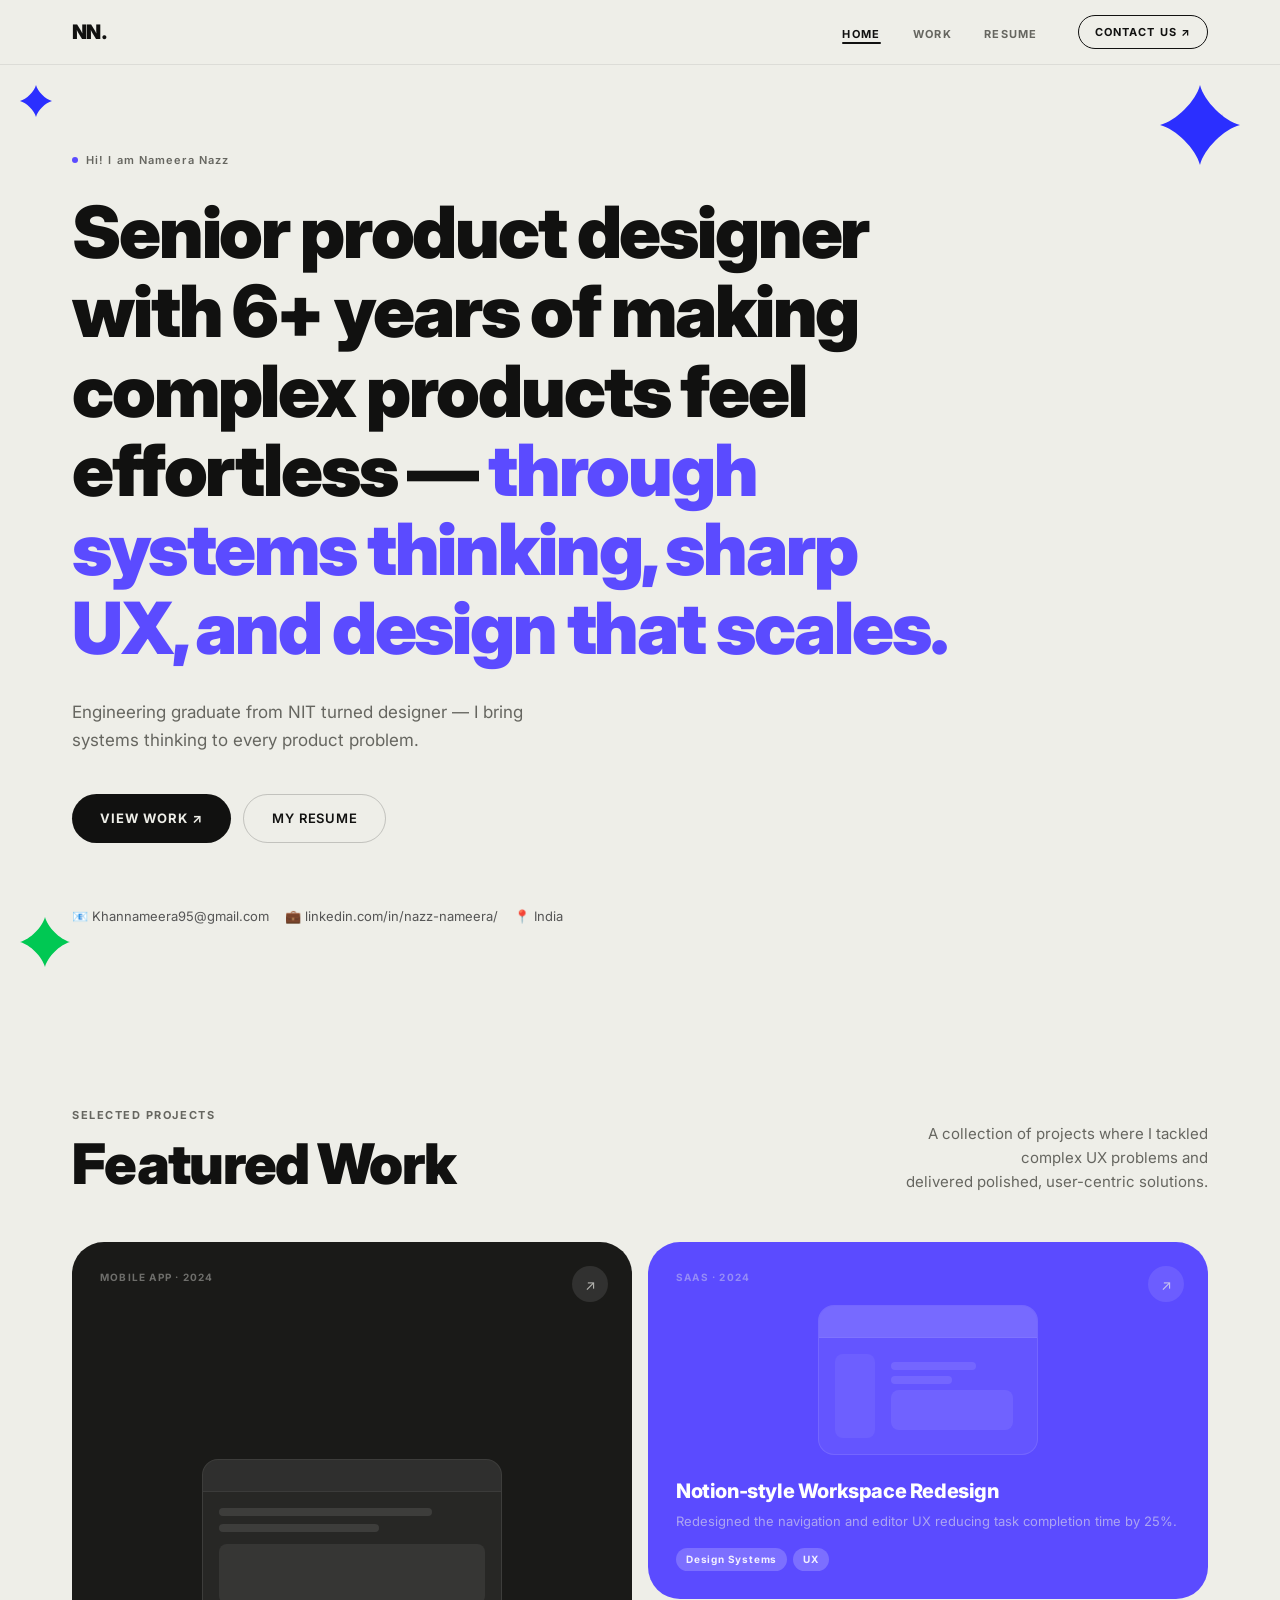
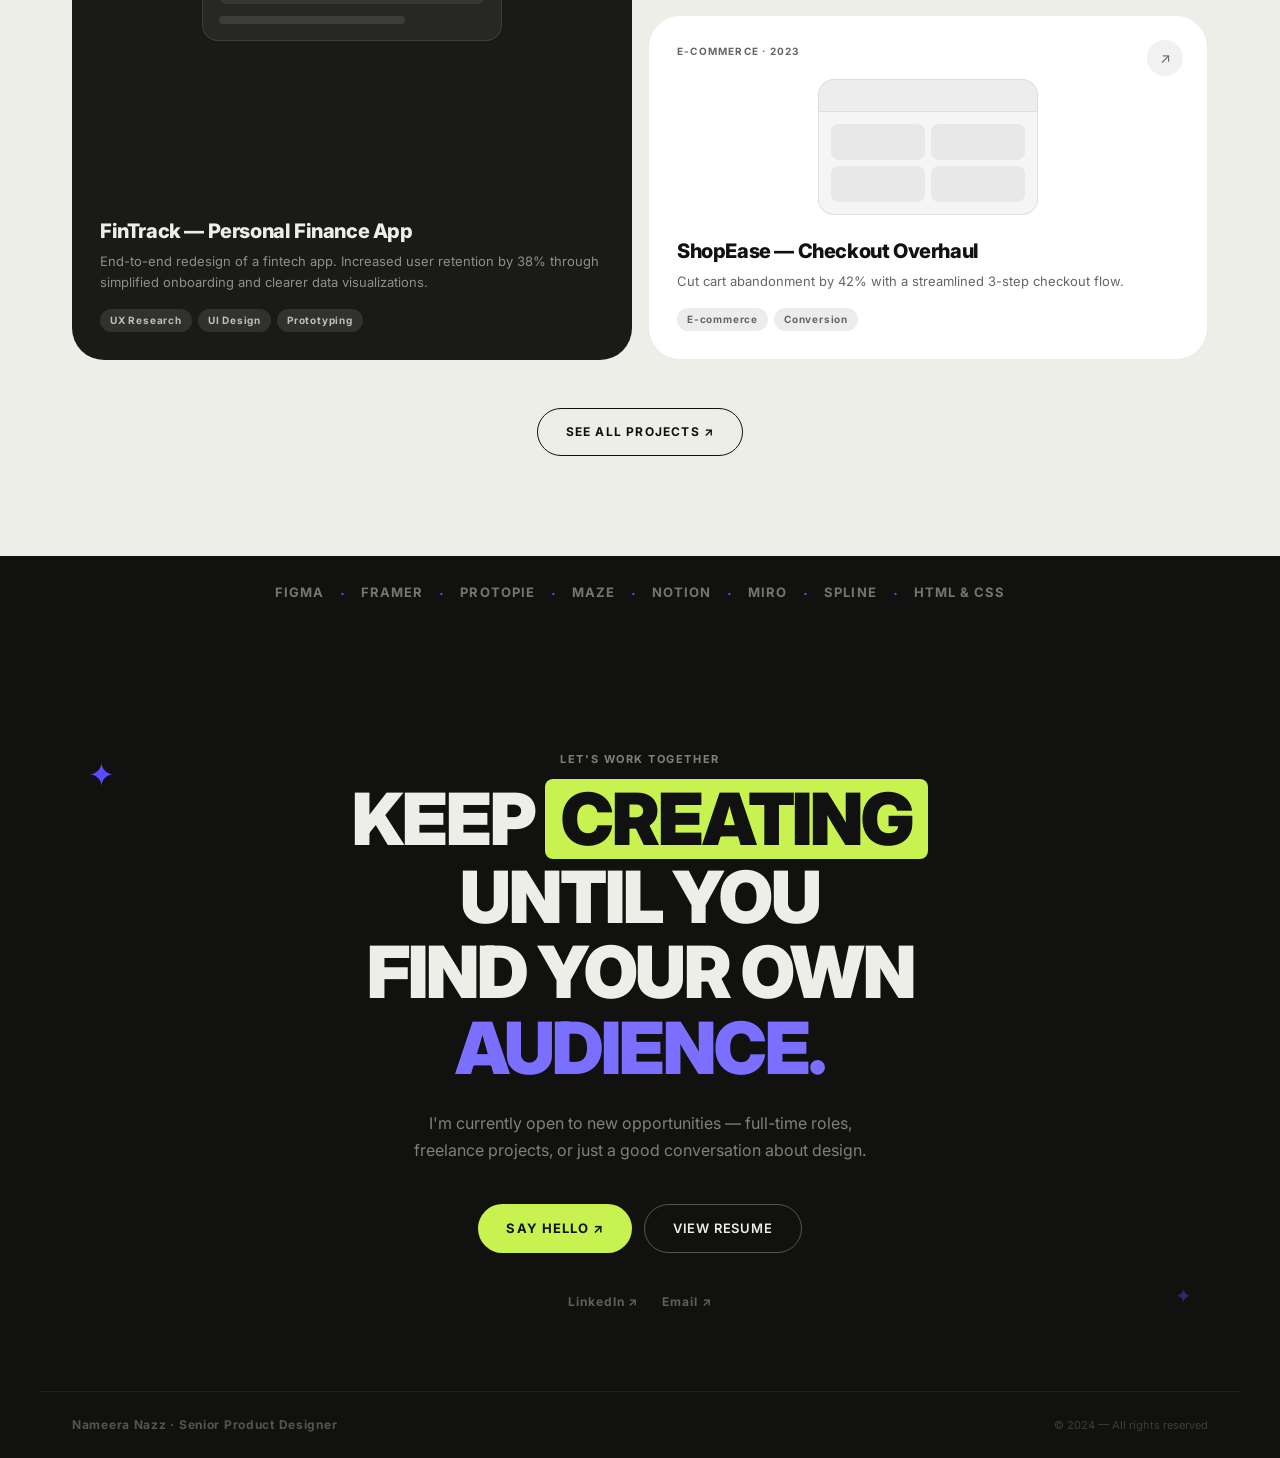
==== commit 8e9b7979: "Fix hero layout, reposition stars to corners, add contact info section https://claude.ai/code/sessio" ====
--- a/index.html
+++ b/index.html
@@ -27,13 +27,13 @@
   <!-- HERO -->
   <section class="hero">
     <!-- Decorative stars -->
-    <svg width="80" height="80" viewBox="0 0 100 100" xmlns="http://www.w3.org/2000/svg" style="position:absolute;top:8%;right:3%;z-index:1;pointer-events:none;">
+    <svg width="80" height="80" viewBox="0 0 100 100" xmlns="http://www.w3.org/2000/svg" style="position:absolute;top:20px;right:40px;z-index:1;pointer-events:none;">
       <path d="M50,0 C55,20 80,45 100,50 C80,55 55,80 50,100 C45,80 20,55 0,50 C20,45 45,20 50,0 Z" fill="#2B2FFF"/>
     </svg>
-    <svg width="50" height="50" viewBox="0 0 100 100" xmlns="http://www.w3.org/2000/svg" style="position:absolute;top:50%;left:1%;z-index:1;pointer-events:none;">
+    <svg width="50" height="50" viewBox="0 0 100 100" xmlns="http://www.w3.org/2000/svg" style="position:absolute;bottom:40px;left:20px;z-index:1;pointer-events:none;">
       <path d="M50,0 C55,20 80,45 100,50 C80,55 55,80 50,100 C45,80 20,55 0,50 C20,45 45,20 50,0 Z" fill="#00C853"/>
     </svg>
-    <svg width="32" height="32" viewBox="0 0 100 100" xmlns="http://www.w3.org/2000/svg" style="position:absolute;top:6%;left:4%;z-index:1;pointer-events:none;">
+    <svg width="32" height="32" viewBox="0 0 100 100" xmlns="http://www.w3.org/2000/svg" style="position:absolute;top:20px;left:20px;z-index:1;pointer-events:none;">
       <path d="M50,0 C55,20 80,45 100,50 C80,55 55,80 50,100 C45,80 20,55 0,50 C20,45 45,20 50,0 Z" fill="#2B2FFF"/>
     </svg>
     <div class="hero-inner">
@@ -49,6 +49,11 @@
         <div class="hero-actions">
           <a href="work.html" class="btn-primary">VIEW WORK ↗</a>
           <a href="resume.html" class="btn-ghost">MY RESUME</a>
+        </div>
+        <div class="hero-contact-info">
+          <span>📧 Khannameera95@gmail.com</span>
+          <span>💼 linkedin.com/in/nazz-nameera/</span>
+          <span>📍 India</span>
         </div>
       </div>
 
--- a/styles.css
+++ b/styles.css
@@ -262,9 +262,16 @@
   max-width: 1200px;
   margin: 0 auto;
   padding: 0 32px 80px;
-  display: grid;
-  grid-template-rows: auto auto auto;
-  gap: 0;
+  display: block;
+}
+
+.hero-contact-info {
+  display: flex;
+  flex-wrap: wrap;
+  gap: 16px;
+  margin-top: 24px;
+  font-size: 13px;
+  color: #555;
 }
 
 .hero-tag {
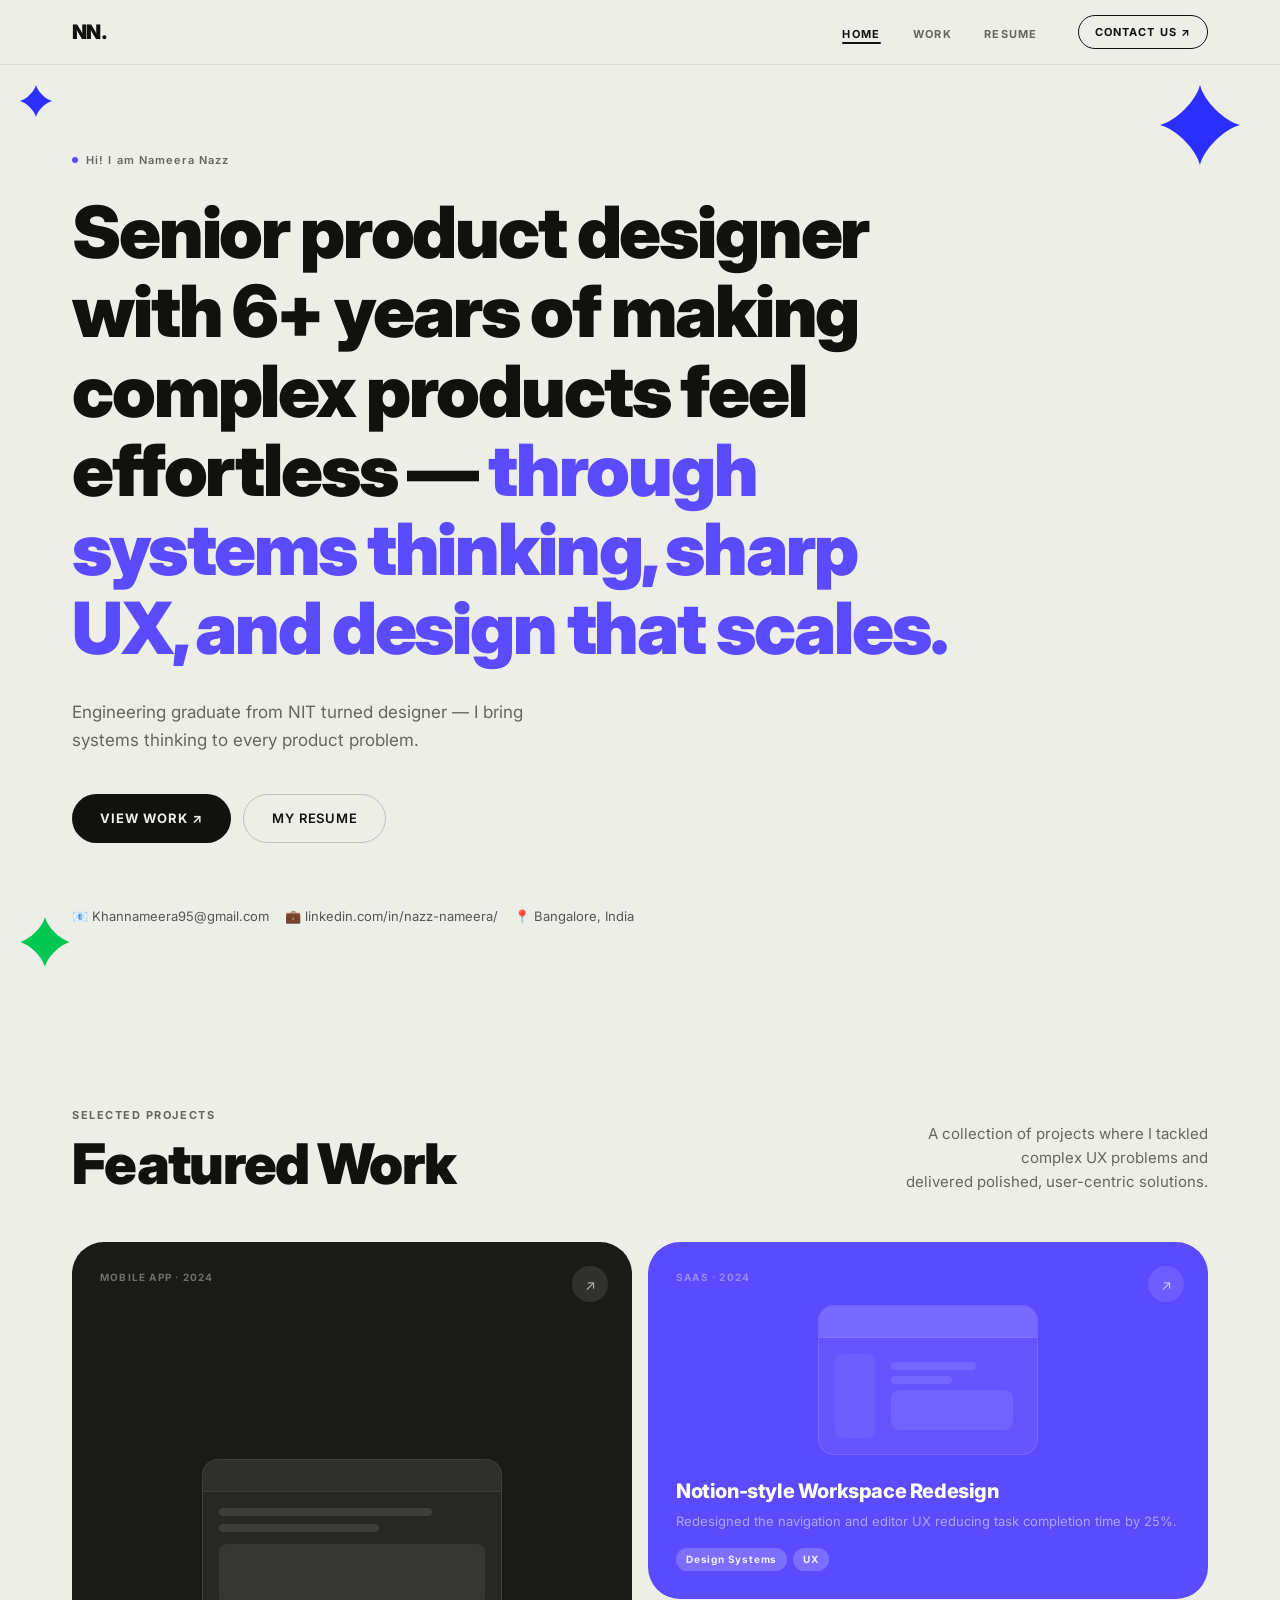
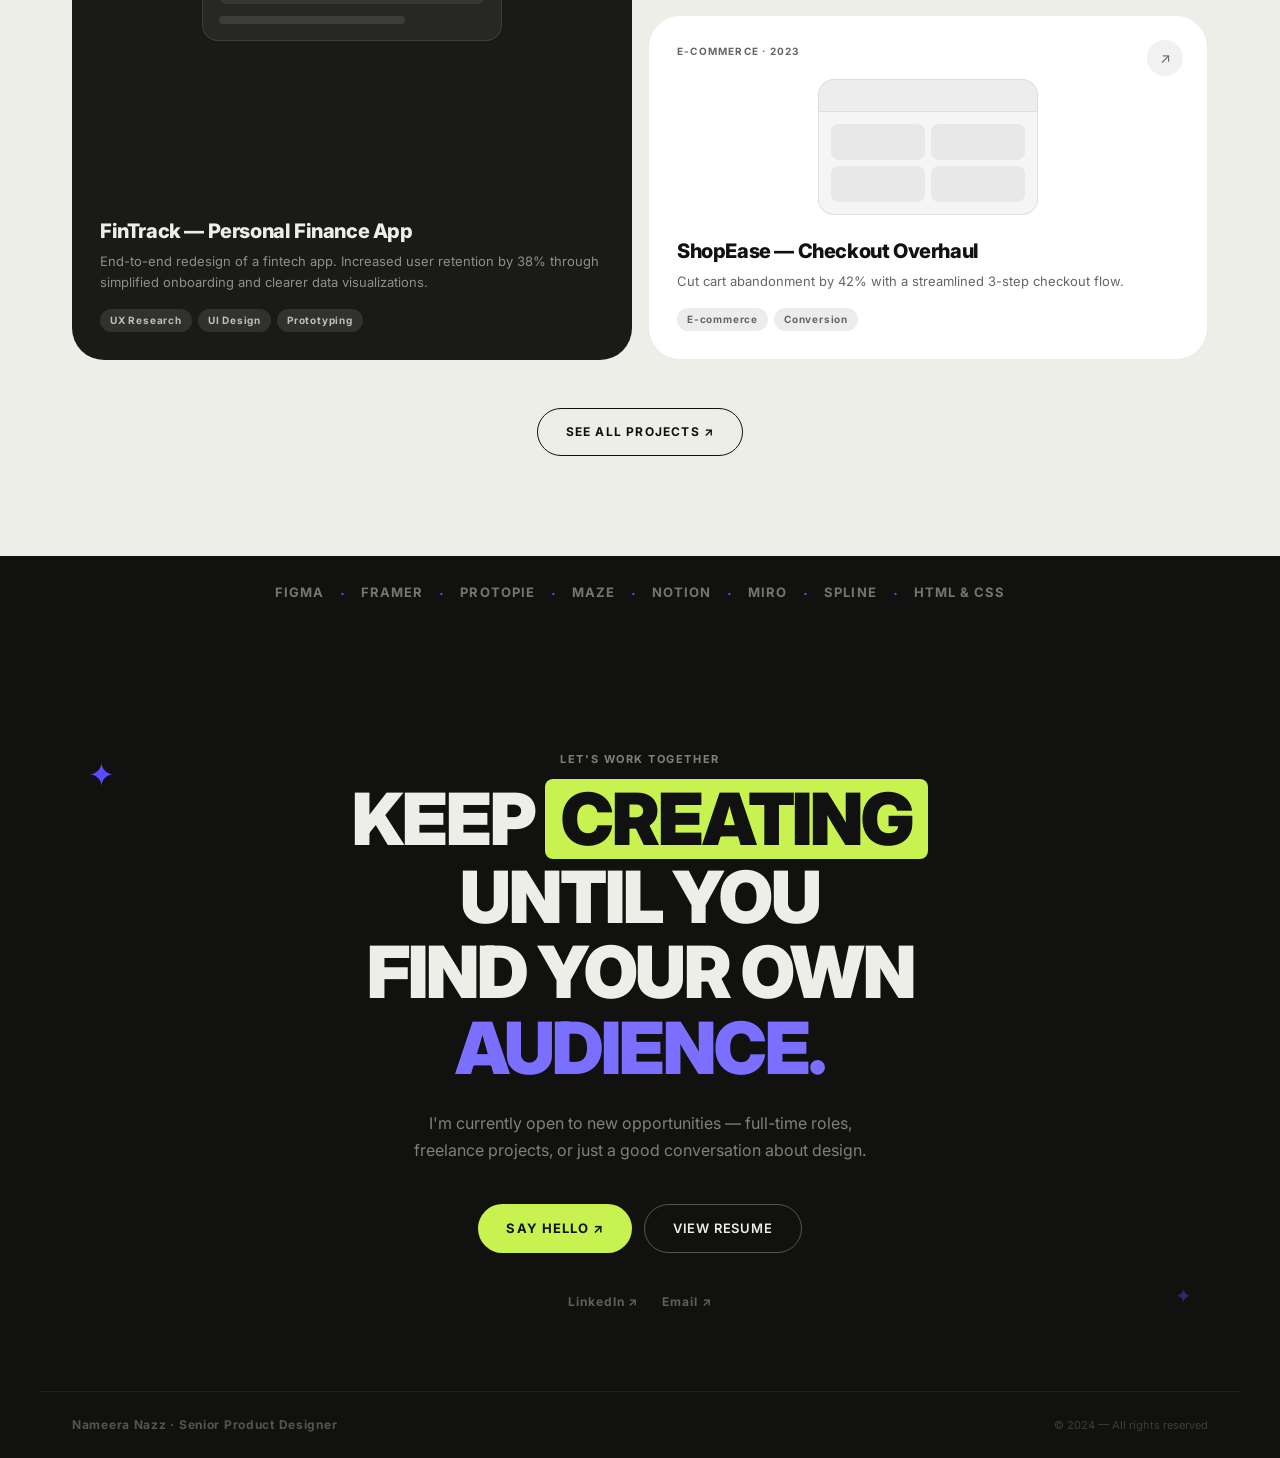
==== commit 461be853: "Update location to Bangalore, India https://claude.ai/code/session_01UAwq2im4jULNZdgRVzRDqT" ====
--- a/index.html
+++ b/index.html
@@ -53,7 +53,7 @@
         <div class="hero-contact-info">
           <span>📧 Khannameera95@gmail.com</span>
           <span>💼 linkedin.com/in/nazz-nameera/</span>
-          <span>📍 India</span>
+          <span>📍 Bangalore, India</span>
         </div>
       </div>
 
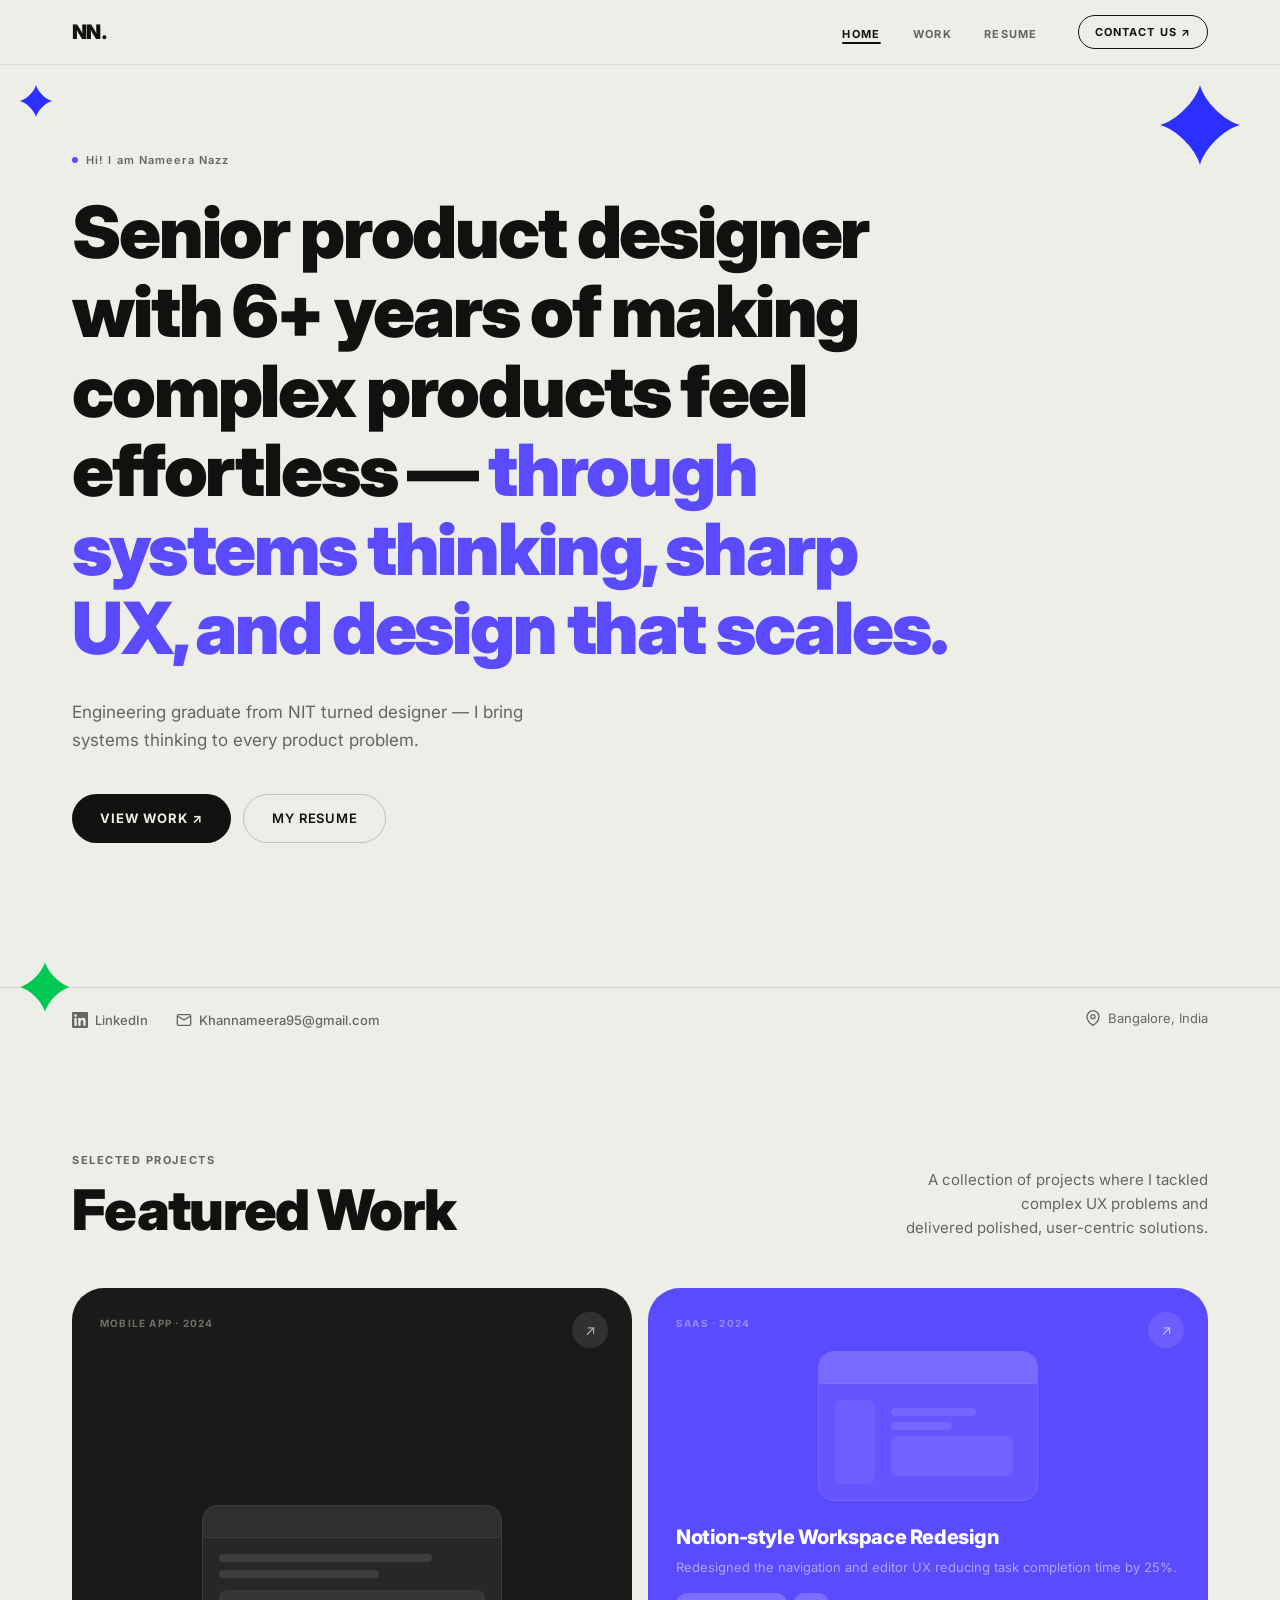
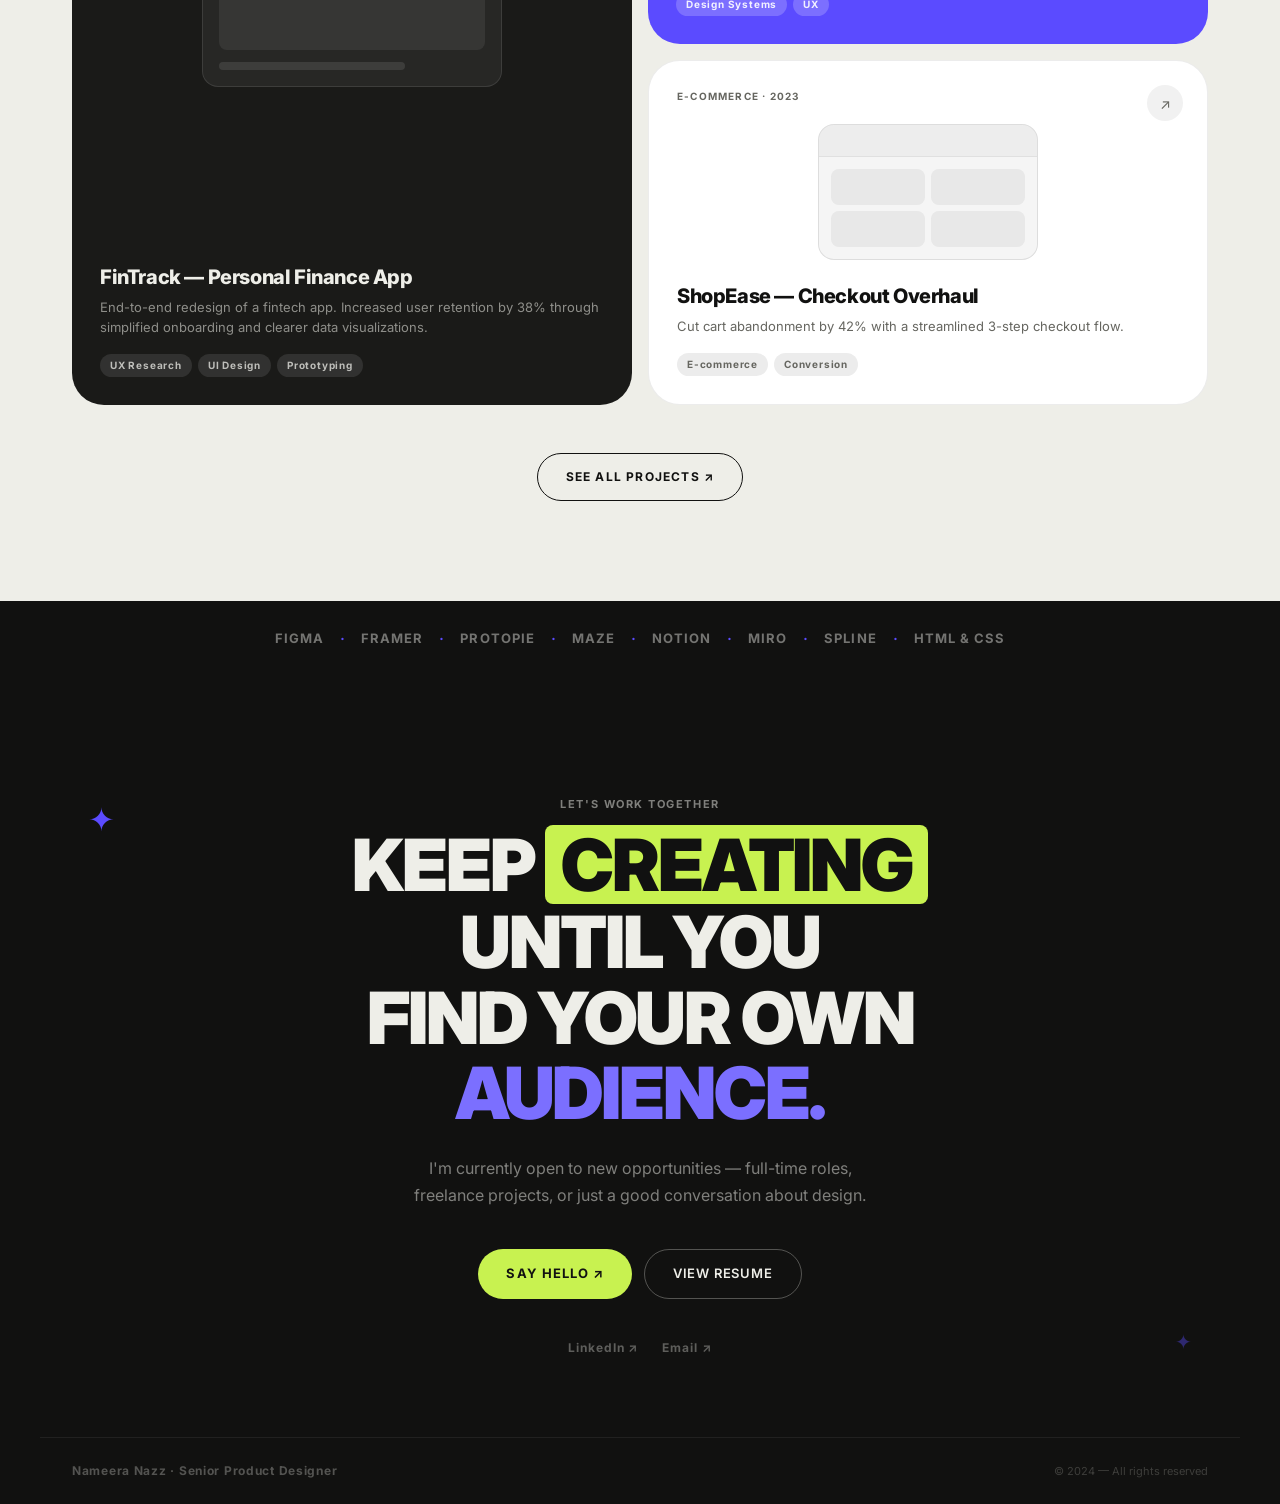
==== commit 1b2501af: "Restore contact bar with LinkedIn, Gmail and Bangalore location from original design https://claude." ====
--- a/index.html
+++ b/index.html
@@ -50,16 +50,29 @@
           <a href="work.html" class="btn-primary">VIEW WORK ↗</a>
           <a href="resume.html" class="btn-ghost">MY RESUME</a>
         </div>
-        <div class="hero-contact-info">
-          <span>📧 Khannameera95@gmail.com</span>
-          <span>💼 linkedin.com/in/nazz-nameera/</span>
-          <span>📍 Bangalore, India</span>
-        </div>
-      </div>
-
-
-    </div>
-    <span class="asterisk hero-asterisk-right">✦</span>
+      </div>
+    </div>
+    <!-- Contact bar -->
+    <div class="hero-contact-bar">
+      <div class="hero-contact-inner">
+        <div class="hero-contact-left">
+          <a href="https://www.linkedin.com/in/nazz-nameera/" target="_blank" rel="noopener noreferrer" class="contact-link">
+            <svg width="16" height="16" viewBox="0 0 24 24" fill="currentColor"><path d="M20.447 20.452h-3.554v-5.569c0-1.328-.027-3.037-1.852-3.037-1.853 0-2.136 1.445-2.136 2.939v5.667H9.351V9h3.414v1.561h.046c.477-.9 1.637-1.85 3.37-1.85 3.601 0 4.267 2.37 4.267 5.455v6.286zM5.337 7.433a2.062 2.062 0 01-2.063-2.065 2.064 2.064 0 112.063 2.065zm1.782 13.019H3.555V9h3.564v11.452zM22.225 0H1.771C.792 0 0 .774 0 1.729v20.542C0 23.227.792 24 1.771 24h20.451C23.2 24 24 23.227 24 22.271V1.729C24 .774 23.2 0 22.222 0h.003z"/></svg>
+            LinkedIn
+          </a>
+          <a href="mailto:Khannameera95@gmail.com" class="contact-link">
+            <svg width="16" height="16" viewBox="0 0 24 24" fill="none" stroke="currentColor" stroke-width="2"><path d="M4 4h16c1.1 0 2 .9 2 2v12c0 1.1-.9 2-2 2H4c-1.1 0-2-.9-2-2V6c0-1.1.9-2 2-2z"/><polyline points="22,6 12,12 2,6"/></svg>
+            Khannameera95@gmail.com
+          </a>
+        </div>
+        <div class="hero-contact-right">
+          <span class="contact-location">
+            <svg width="16" height="16" viewBox="0 0 24 24" fill="none" stroke="currentColor" stroke-width="2"><path d="M21 10c0 7-9 13-9 13s-9-6-9-13a9 9 0 0 1 18 0z"/><circle cx="12" cy="10" r="3"/></svg>
+            Bangalore, India
+          </span>
+        </div>
+      </div>
+    </div>
   </section>
 
   <!-- FEATURED WORK -->
--- a/styles.css
+++ b/styles.css
@@ -265,13 +265,40 @@
   display: block;
 }
 
-.hero-contact-info {
-  display: flex;
-  flex-wrap: wrap;
-  gap: 16px;
-  margin-top: 24px;
+.hero-contact-bar {
+  border-top: 1px solid rgba(17,17,16,0.1);
+  background: var(--bg);
+}
+.hero-contact-inner {
+  max-width: 1200px;
+  margin: 0 auto;
+  padding: 20px 32px;
+  display: flex;
+  align-items: center;
+  justify-content: space-between;
+}
+.hero-contact-left {
+  display: flex;
+  align-items: center;
+  gap: 28px;
+}
+.contact-link {
+  display: inline-flex;
+  align-items: center;
+  gap: 7px;
   font-size: 13px;
-  color: #555;
+  font-weight: 500;
+  color: #666;
+  text-decoration: none;
+  transition: color 0.2s;
+}
+.contact-link:hover { color: var(--text); }
+.contact-location {
+  display: inline-flex;
+  align-items: center;
+  gap: 7px;
+  font-size: 13px;
+  color: #666;
 }
 
 .hero-tag {
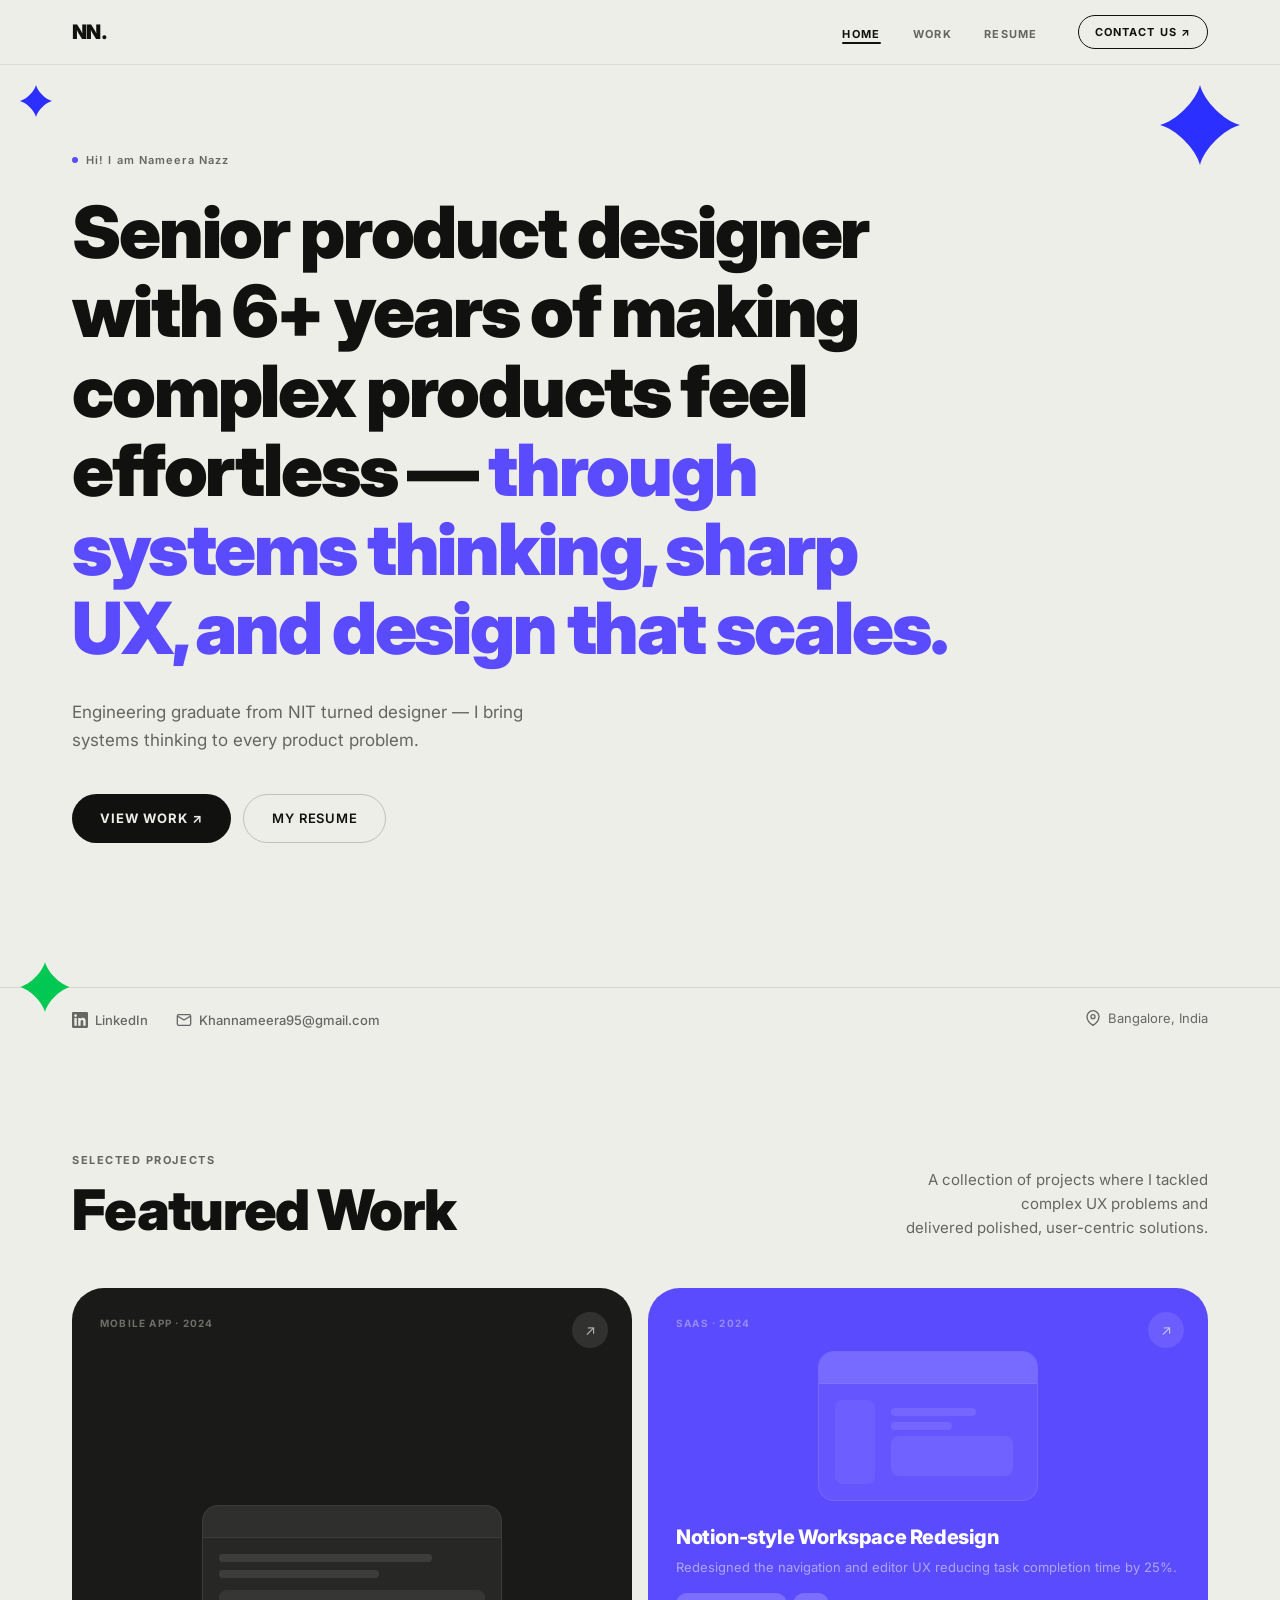
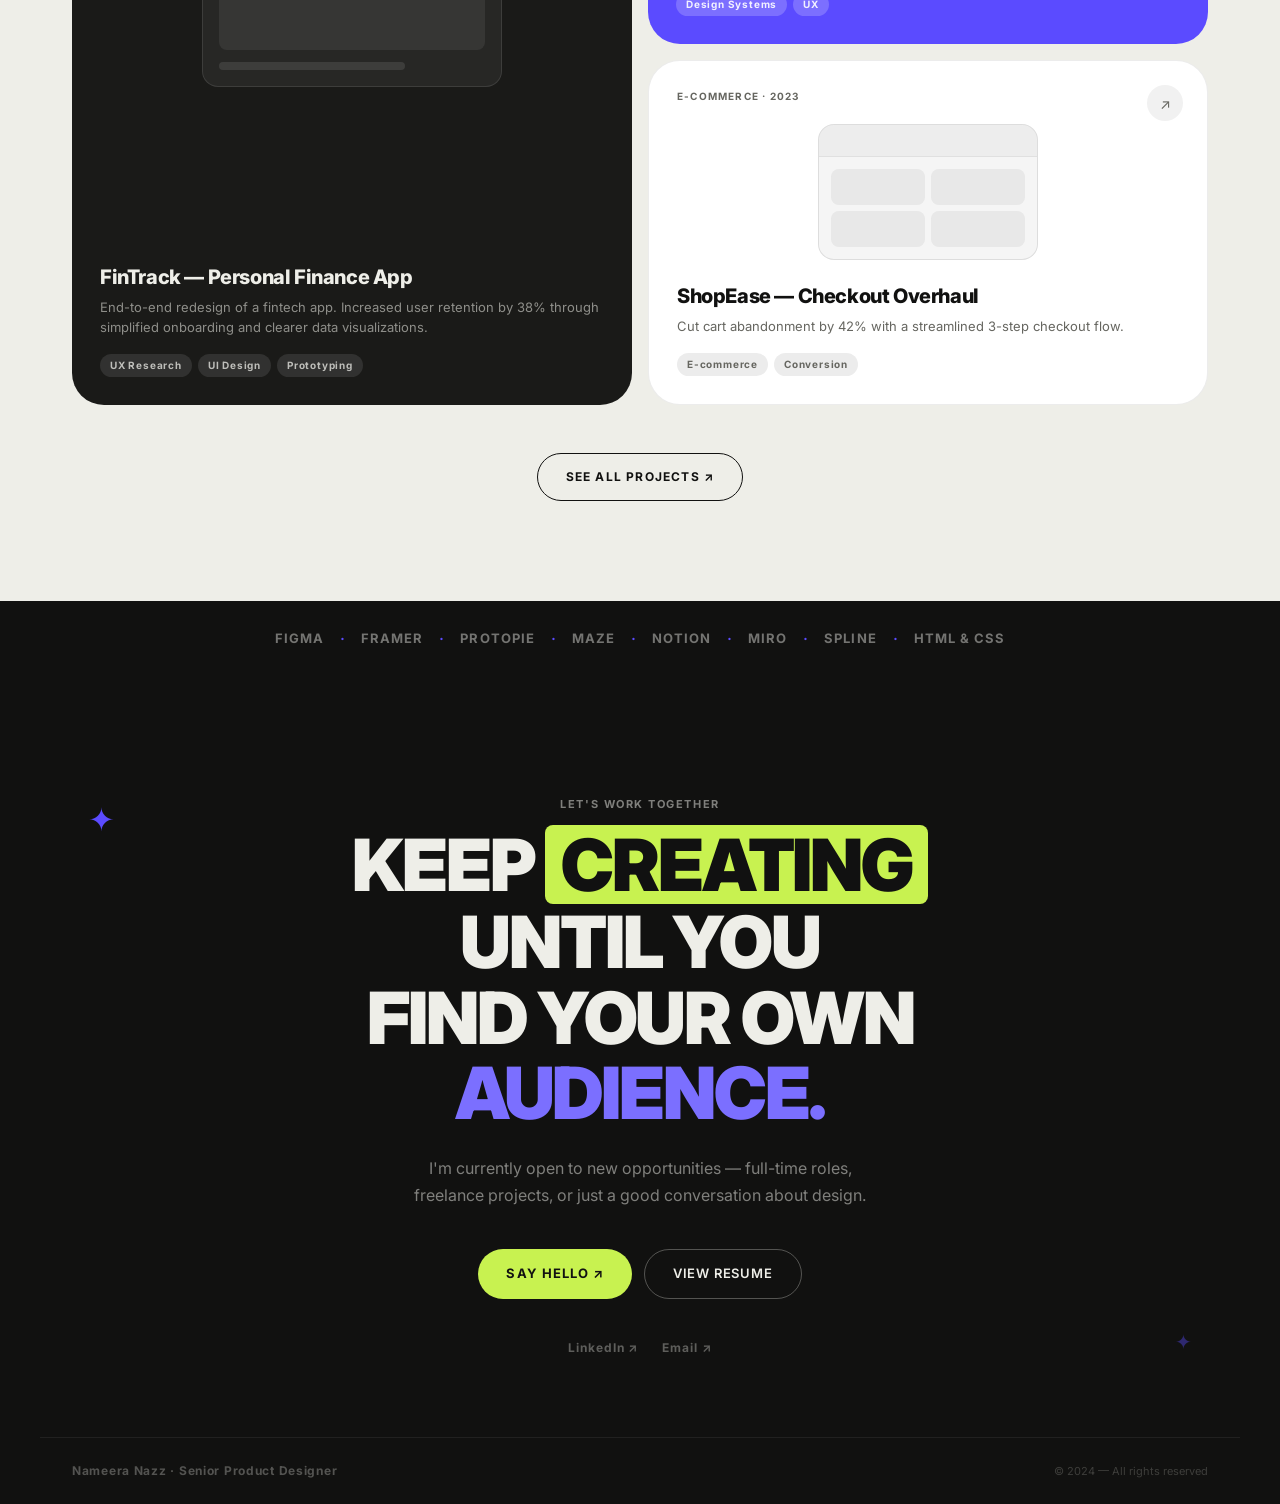
==== commit 6045b3c6: "Restore ✦ asterisk star to hero section https://claude.ai/code/session_01UAwq2im4jULNZdgRVzRDqT" ====
--- a/index.html
+++ b/index.html
@@ -52,6 +52,7 @@
         </div>
       </div>
     </div>
+    <span class="asterisk hero-asterisk-right">✦</span>
     <!-- Contact bar -->
     <div class="hero-contact-bar">
       <div class="hero-contact-inner">
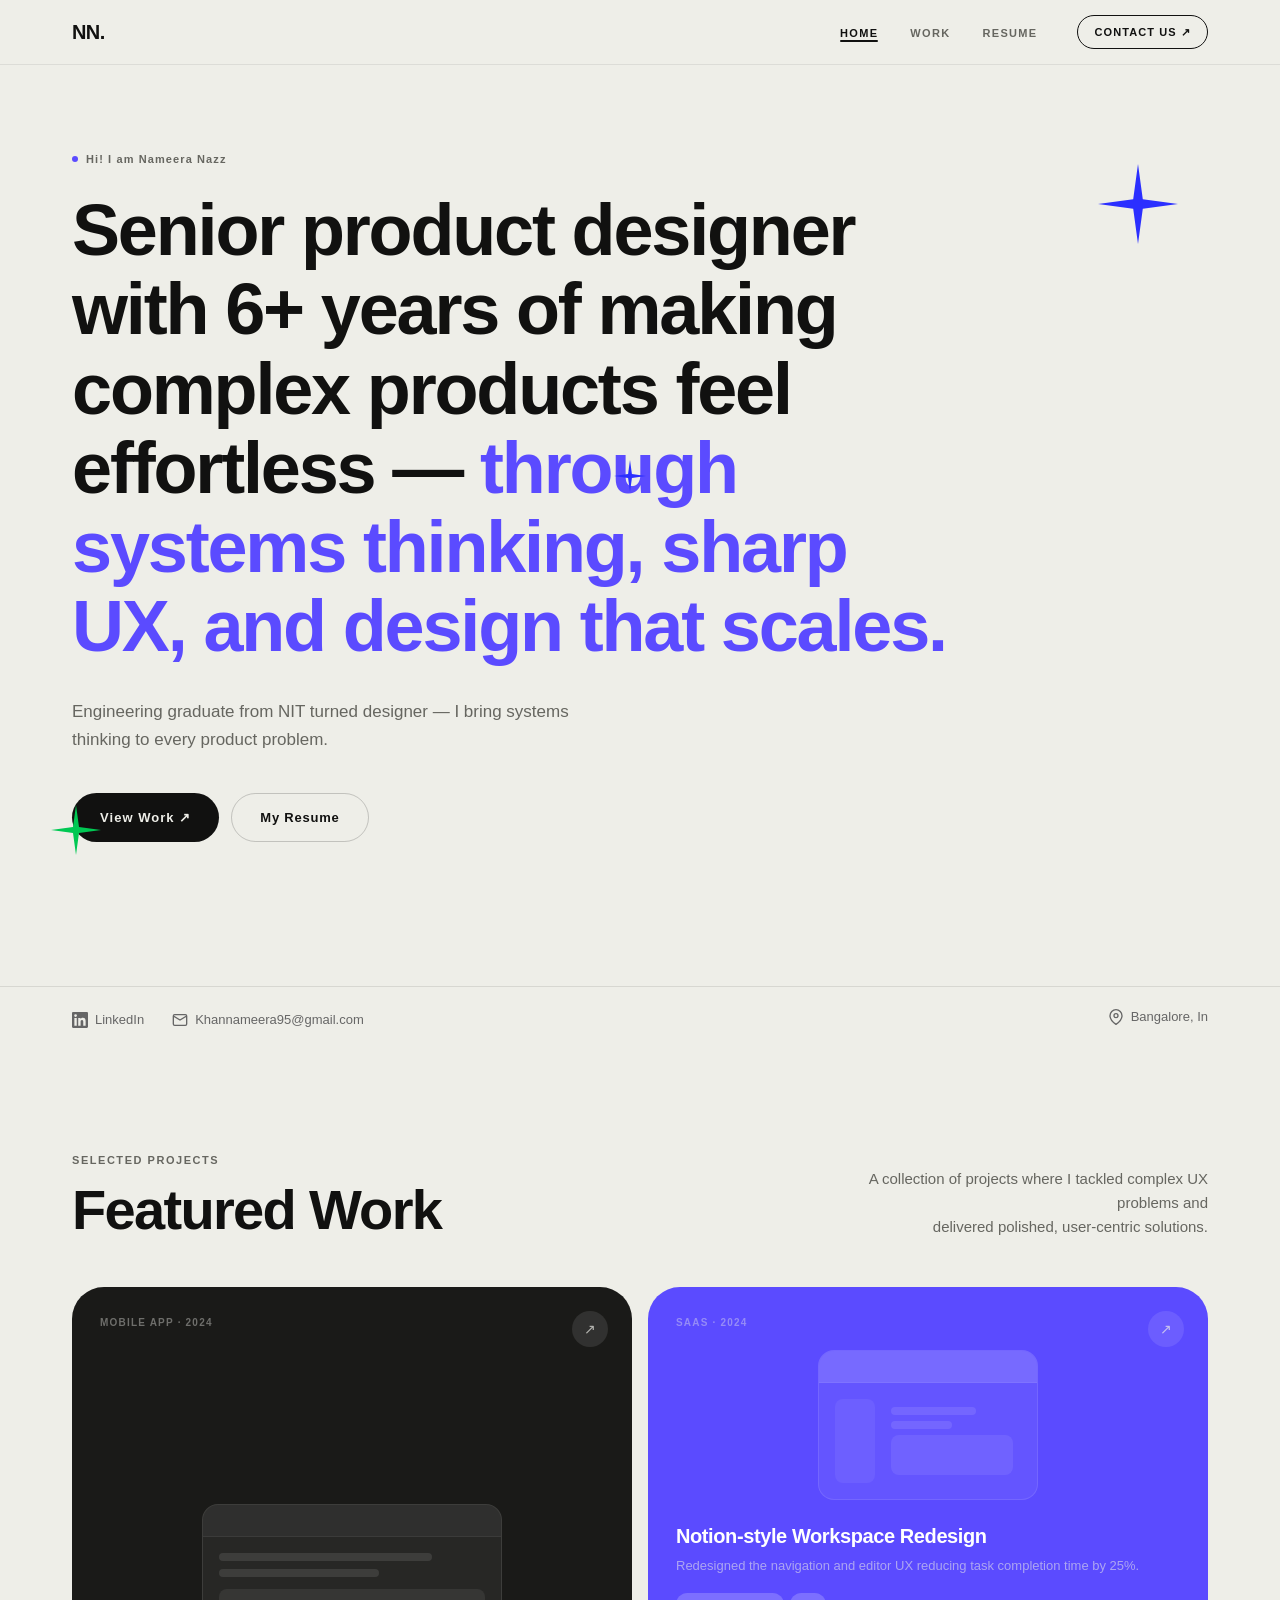
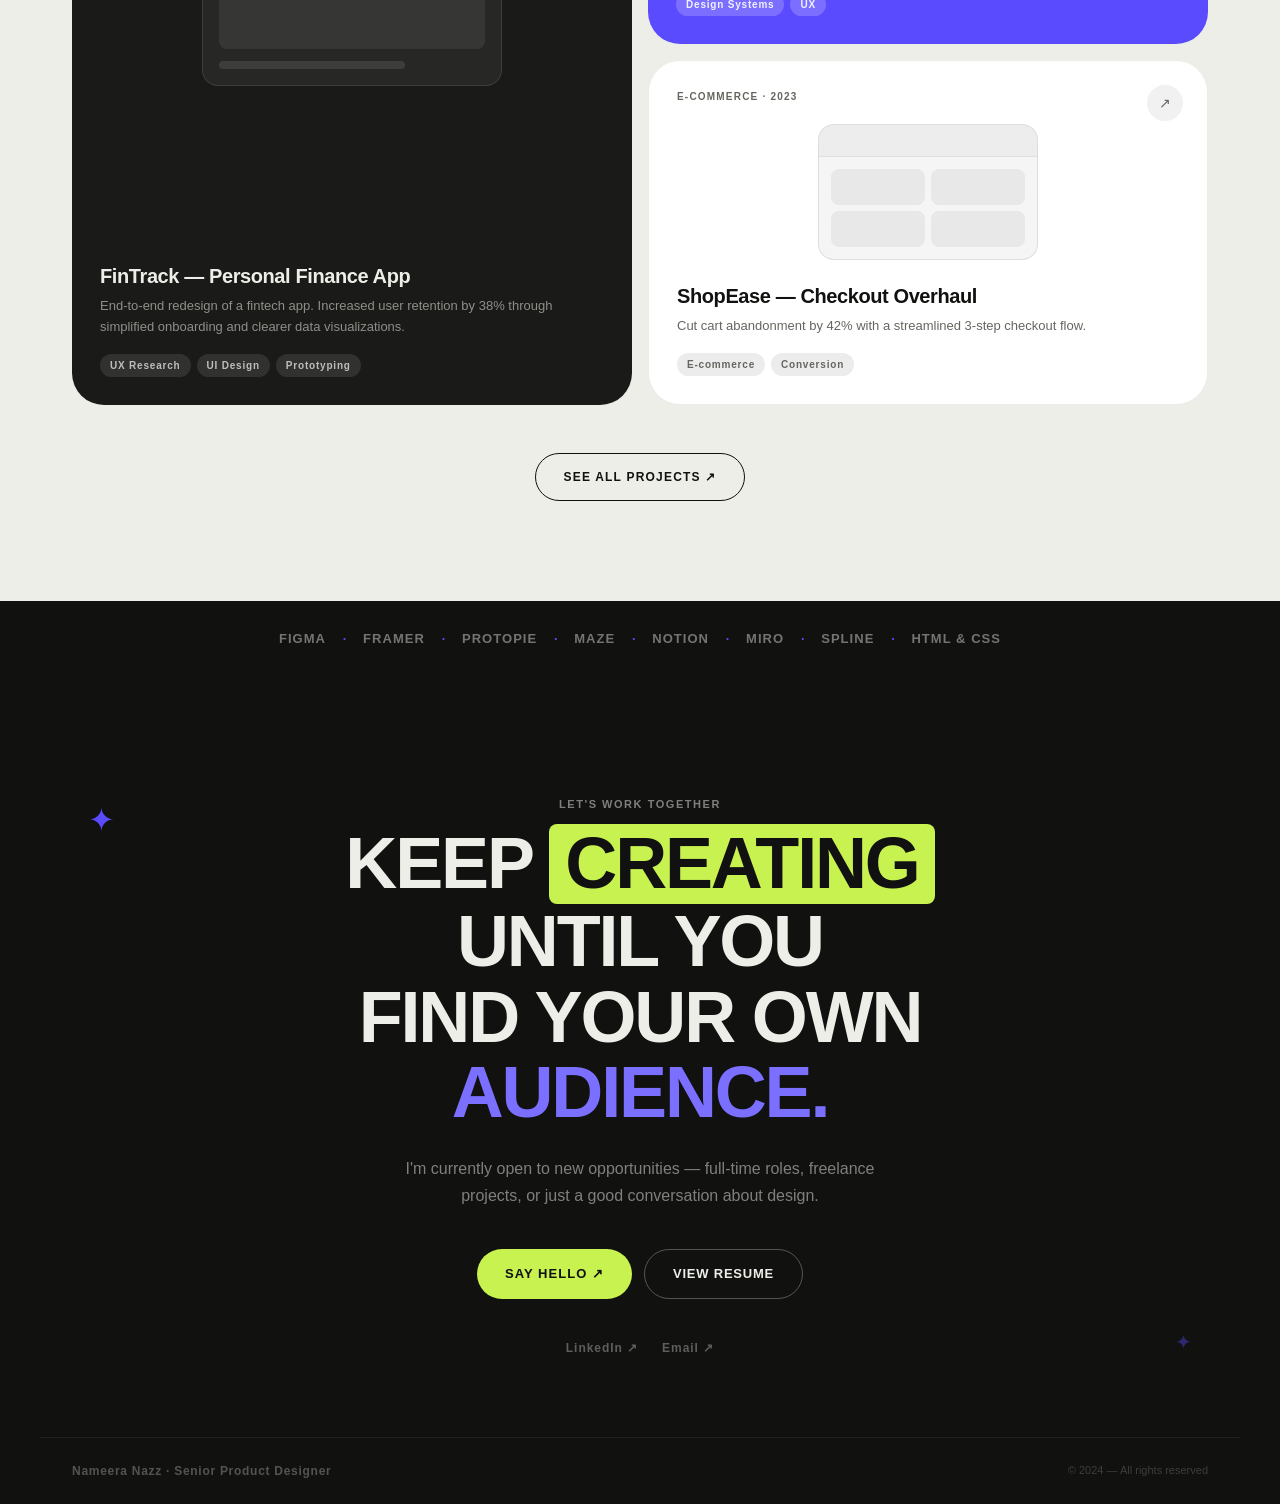
==== commit e625df0c: "Add case study pages for featured work cards Create placeholder case study pages for FinTrack, Works" ====
--- a/index.html
+++ b/index.html
@@ -7,7 +7,7 @@
   <link rel="stylesheet" href="styles.css" />
   <link rel="preconnect" href="https://fonts.googleapis.com" />
   <link rel="preconnect" href="https://fonts.gstatic.com" crossorigin />
-  <link href="https://fonts.googleapis.com/css2?family=Inter:wght@400;500;600;700;800;900&display=swap" rel="stylesheet" />
+  <link href="https://fonts.googleapis.com/css2?family=Raleway:wght@400;500;600;700;800;900&display=swap" rel="stylesheet" />
 </head>
 <body>
 
@@ -27,17 +27,19 @@
   <!-- HERO -->
   <section class="hero">
     <!-- Decorative stars -->
-    <svg width="80" height="80" viewBox="0 0 100 100" xmlns="http://www.w3.org/2000/svg" style="position:absolute;top:20px;right:40px;z-index:1;pointer-events:none;">
-      <path d="M50,0 C55,20 80,45 100,50 C80,55 55,80 50,100 C45,80 20,55 0,50 C20,45 45,20 50,0 Z" fill="#2B2FFF"/>
+    <svg class="hero-star hero-star-large" viewBox="0 0 100 100" xmlns="http://www.w3.org/2000/svg">
+      <path d="M50 0 L56 44 L100 50 L56 56 L50 100 L44 56 L0 50 L44 44 Z" fill="#2B2FFF"/>
     </svg>
-    <svg width="50" height="50" viewBox="0 0 100 100" xmlns="http://www.w3.org/2000/svg" style="position:absolute;bottom:40px;left:20px;z-index:1;pointer-events:none;">
-      <path d="M50,0 C55,20 80,45 100,50 C80,55 55,80 50,100 C45,80 20,55 0,50 C20,45 45,20 50,0 Z" fill="#00C853"/>
+    <svg class="hero-star hero-star-medium" viewBox="0 0 100 100" xmlns="http://www.w3.org/2000/svg">
+      <path d="M50 0 L56 44 L100 50 L56 56 L50 100 L44 56 L0 50 L44 44 Z" fill="#00C853"/>
     </svg>
-    <svg width="32" height="32" viewBox="0 0 100 100" xmlns="http://www.w3.org/2000/svg" style="position:absolute;top:20px;left:20px;z-index:1;pointer-events:none;">
-      <path d="M50,0 C55,20 80,45 100,50 C80,55 55,80 50,100 C45,80 20,55 0,50 C20,45 45,20 50,0 Z" fill="#2B2FFF"/>
+    <svg class="hero-star hero-star-small" viewBox="0 0 100 100" xmlns="http://www.w3.org/2000/svg">
+      <path d="M50 0 L56 44 L100 50 L56 56 L50 100 L44 56 L0 50 L44 44 Z" fill="#2B2FFF"/>
     </svg>
     <div class="hero-inner">
-      <div class="hero-content">
+
+      <!-- Left: text content -->
+      <div class="hero-left">
         <div class="hero-tag">Hi! I am Nameera Nazz</div>
         <h1 class="hero-heading">
           Senior product designer with 6+ years of making complex products feel effortless —
@@ -47,12 +49,14 @@
           Engineering graduate from NIT turned designer — I bring systems thinking to every product problem.
         </p>
         <div class="hero-actions">
-          <a href="work.html" class="btn-primary">VIEW WORK ↗</a>
-          <a href="resume.html" class="btn-ghost">MY RESUME</a>
-        </div>
-      </div>
-    </div>
-    <span class="asterisk hero-asterisk-right">✦</span>
+          <a href="work.html" class="btn-primary">View Work ↗</a>
+          <a href="resume.html" class="btn-ghost">My Resume</a>
+        </div>
+      </div>
+
+
+    </div>
+
     <!-- Contact bar -->
     <div class="hero-contact-bar">
       <div class="hero-contact-inner">
@@ -69,11 +73,12 @@
         <div class="hero-contact-right">
           <span class="contact-location">
             <svg width="16" height="16" viewBox="0 0 24 24" fill="none" stroke="currentColor" stroke-width="2"><path d="M21 10c0 7-9 13-9 13s-9-6-9-13a9 9 0 0 1 18 0z"/><circle cx="12" cy="10" r="3"/></svg>
-            Bangalore, India
+            Bangalore, In
           </span>
         </div>
       </div>
     </div>
+
   </section>
 
   <!-- FEATURED WORK -->
@@ -92,7 +97,7 @@
 
       <div class="work-grid">
 
-        <a href="work.html" class="work-card work-card-large work-card-dark">
+        <a href="case-study-fintrack.html" class="work-card work-card-large work-card-dark">
           <div class="work-card-tag">Mobile App · 2024</div>
           <div class="work-card-img work-img-1">
             <div class="work-mockup">
@@ -120,7 +125,7 @@
         </a>
 
         <div class="work-col-right">
-          <a href="work.html" class="work-card work-card-purple">
+          <a href="case-study-workspace.html" class="work-card work-card-purple">
             <div class="work-card-tag">SaaS · 2024</div>
             <div class="work-card-img work-img-2">
               <div class="work-mockup work-mockup-sm">
@@ -148,7 +153,7 @@
             <span class="card-arrow">↗</span>
           </a>
 
-          <a href="work.html" class="work-card work-card-light">
+          <a href="case-study-shopease.html" class="work-card work-card-light">
             <div class="work-card-tag work-card-tag-dark">E-commerce · 2023</div>
             <div class="work-card-img work-img-3">
               <div class="work-mockup work-mockup-sm">
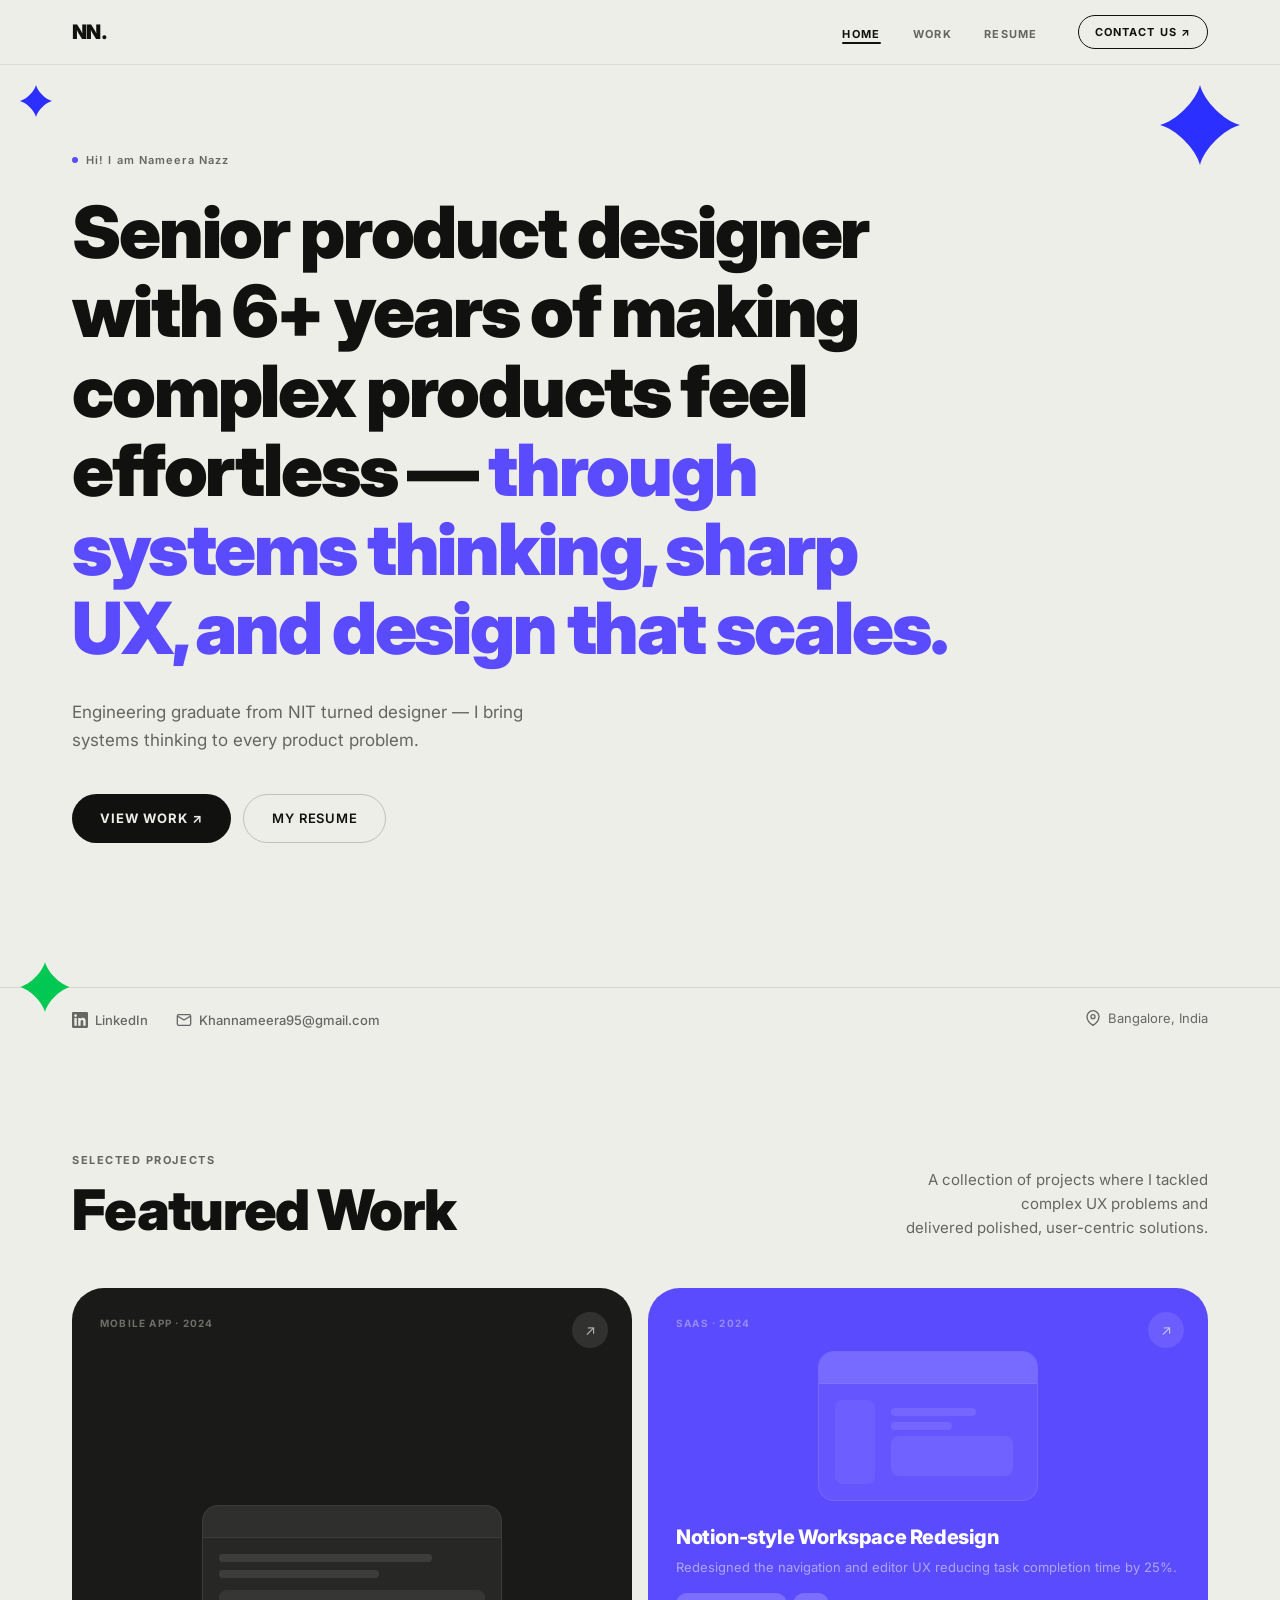
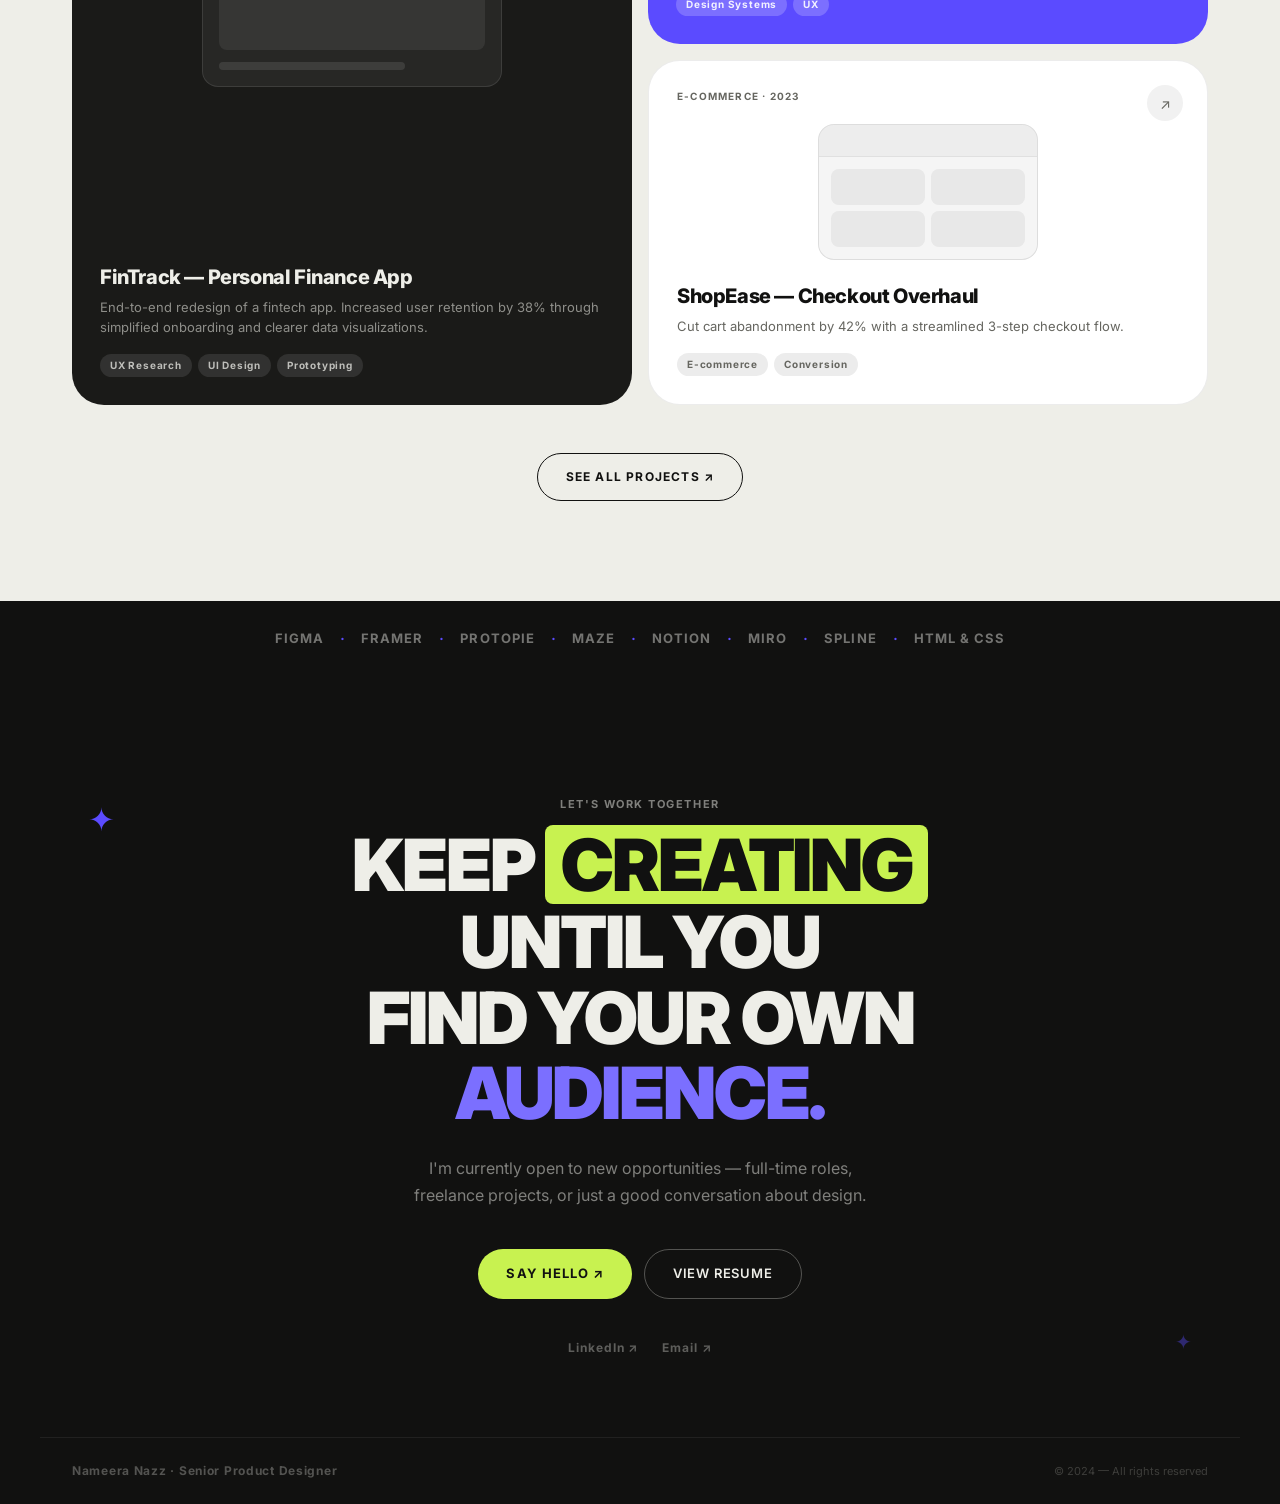
==== commit 9ecf9b06: "Add case study pages for featured work cards Create placeholder case study pages for FinTrack, Works" ====
--- a/index.html
+++ b/index.html
@@ -7,7 +7,7 @@
   <link rel="stylesheet" href="styles.css" />
   <link rel="preconnect" href="https://fonts.googleapis.com" />
   <link rel="preconnect" href="https://fonts.gstatic.com" crossorigin />
-  <link href="https://fonts.googleapis.com/css2?family=Raleway:wght@400;500;600;700;800;900&display=swap" rel="stylesheet" />
+  <link href="https://fonts.googleapis.com/css2?family=Inter:wght@400;500;600;700;800;900&display=swap" rel="stylesheet" />
 </head>
 <body>
 
@@ -27,19 +27,17 @@
   <!-- HERO -->
   <section class="hero">
     <!-- Decorative stars -->
-    <svg class="hero-star hero-star-large" viewBox="0 0 100 100" xmlns="http://www.w3.org/2000/svg">
-      <path d="M50 0 L56 44 L100 50 L56 56 L50 100 L44 56 L0 50 L44 44 Z" fill="#2B2FFF"/>
+    <svg width="80" height="80" viewBox="0 0 100 100" xmlns="http://www.w3.org/2000/svg" style="position:absolute;top:20px;right:40px;z-index:1;pointer-events:none;">
+      <path d="M50,0 C55,20 80,45 100,50 C80,55 55,80 50,100 C45,80 20,55 0,50 C20,45 45,20 50,0 Z" fill="#2B2FFF"/>
     </svg>
-    <svg class="hero-star hero-star-medium" viewBox="0 0 100 100" xmlns="http://www.w3.org/2000/svg">
-      <path d="M50 0 L56 44 L100 50 L56 56 L50 100 L44 56 L0 50 L44 44 Z" fill="#00C853"/>
+    <svg width="50" height="50" viewBox="0 0 100 100" xmlns="http://www.w3.org/2000/svg" style="position:absolute;bottom:40px;left:20px;z-index:1;pointer-events:none;">
+      <path d="M50,0 C55,20 80,45 100,50 C80,55 55,80 50,100 C45,80 20,55 0,50 C20,45 45,20 50,0 Z" fill="#00C853"/>
     </svg>
-    <svg class="hero-star hero-star-small" viewBox="0 0 100 100" xmlns="http://www.w3.org/2000/svg">
-      <path d="M50 0 L56 44 L100 50 L56 56 L50 100 L44 56 L0 50 L44 44 Z" fill="#2B2FFF"/>
+    <svg width="32" height="32" viewBox="0 0 100 100" xmlns="http://www.w3.org/2000/svg" style="position:absolute;top:20px;left:20px;z-index:1;pointer-events:none;">
+      <path d="M50,0 C55,20 80,45 100,50 C80,55 55,80 50,100 C45,80 20,55 0,50 C20,45 45,20 50,0 Z" fill="#2B2FFF"/>
     </svg>
     <div class="hero-inner">
-
-      <!-- Left: text content -->
-      <div class="hero-left">
+      <div class="hero-content">
         <div class="hero-tag">Hi! I am Nameera Nazz</div>
         <h1 class="hero-heading">
           Senior product designer with 6+ years of making complex products feel effortless —
@@ -49,14 +47,12 @@
           Engineering graduate from NIT turned designer — I bring systems thinking to every product problem.
         </p>
         <div class="hero-actions">
-          <a href="work.html" class="btn-primary">View Work ↗</a>
-          <a href="resume.html" class="btn-ghost">My Resume</a>
-        </div>
-      </div>
-
-
-    </div>
-
+          <a href="work.html" class="btn-primary">VIEW WORK ↗</a>
+          <a href="resume.html" class="btn-ghost">MY RESUME</a>
+        </div>
+      </div>
+    </div>
+    <span class="asterisk hero-asterisk-right">✦</span>
     <!-- Contact bar -->
     <div class="hero-contact-bar">
       <div class="hero-contact-inner">
@@ -73,12 +69,11 @@
         <div class="hero-contact-right">
           <span class="contact-location">
             <svg width="16" height="16" viewBox="0 0 24 24" fill="none" stroke="currentColor" stroke-width="2"><path d="M21 10c0 7-9 13-9 13s-9-6-9-13a9 9 0 0 1 18 0z"/><circle cx="12" cy="10" r="3"/></svg>
-            Bangalore, In
+            Bangalore, India
           </span>
         </div>
       </div>
     </div>
-
   </section>
 
   <!-- FEATURED WORK -->
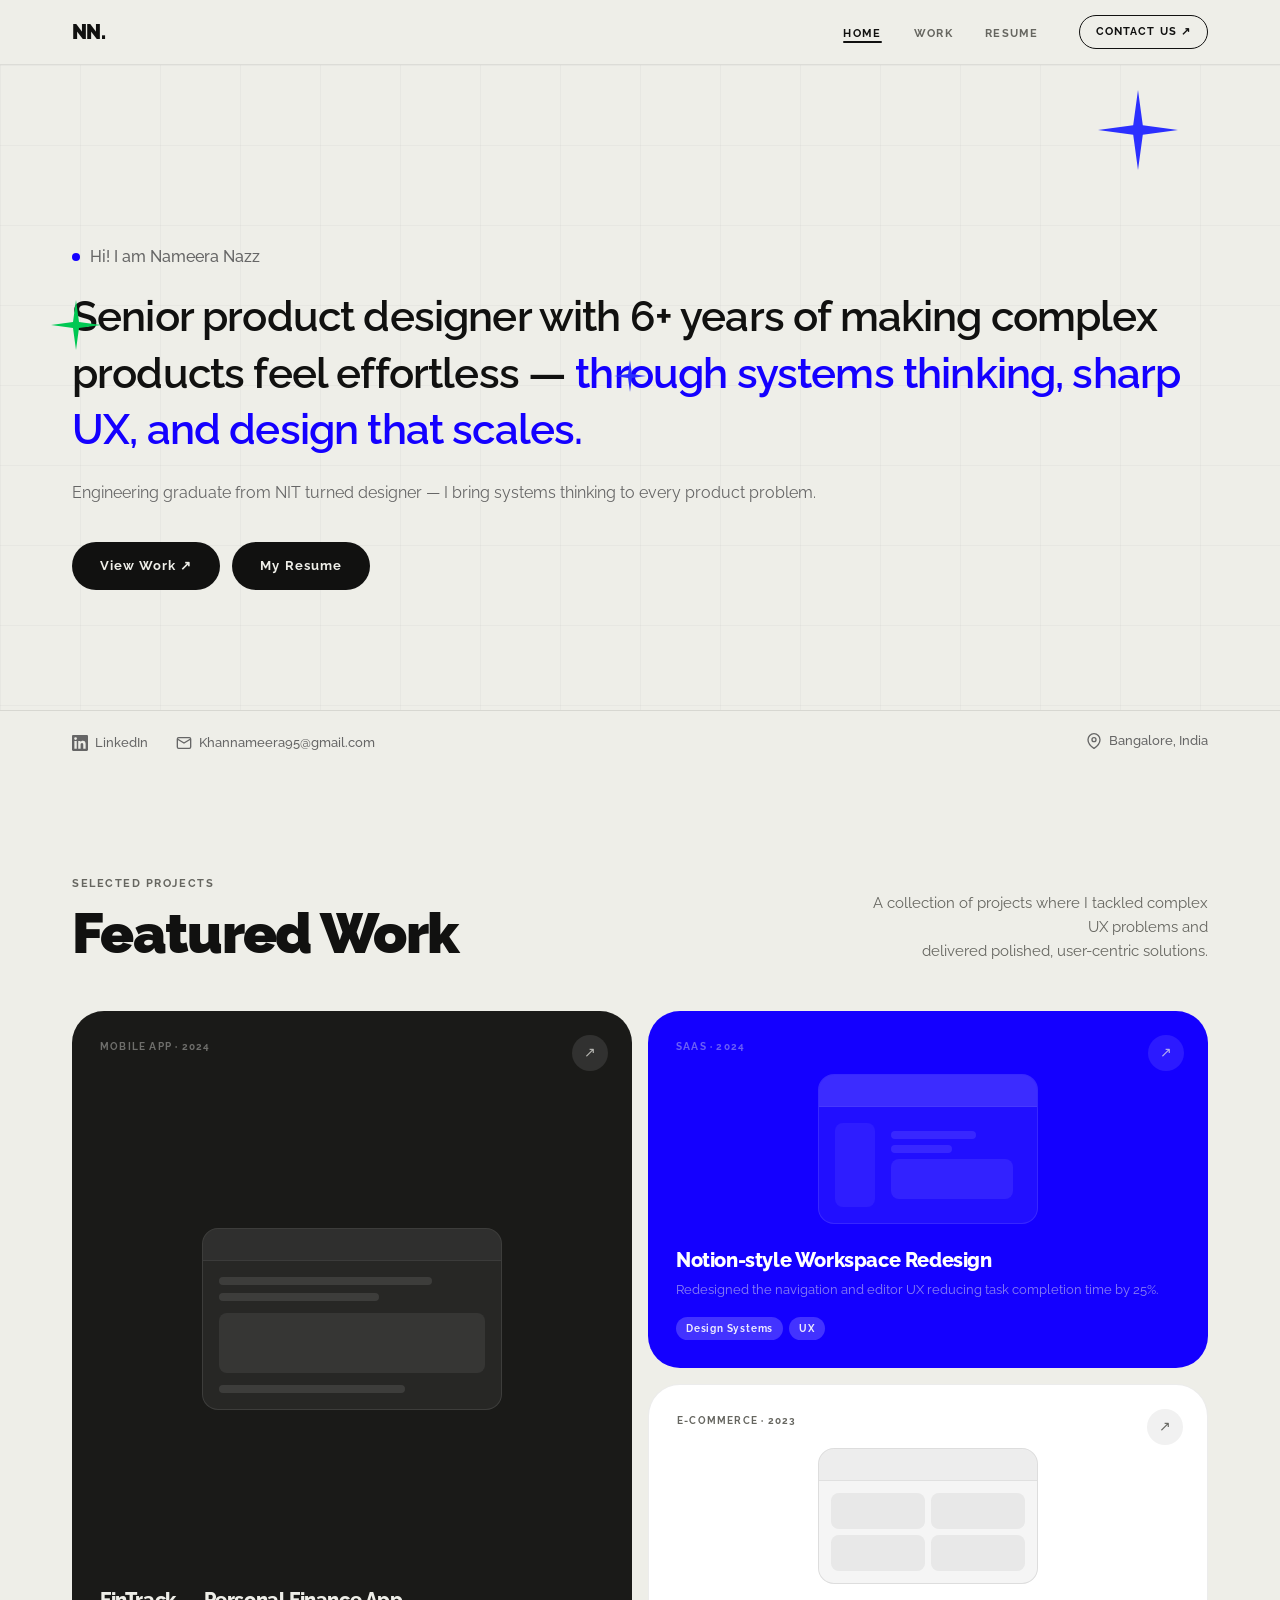
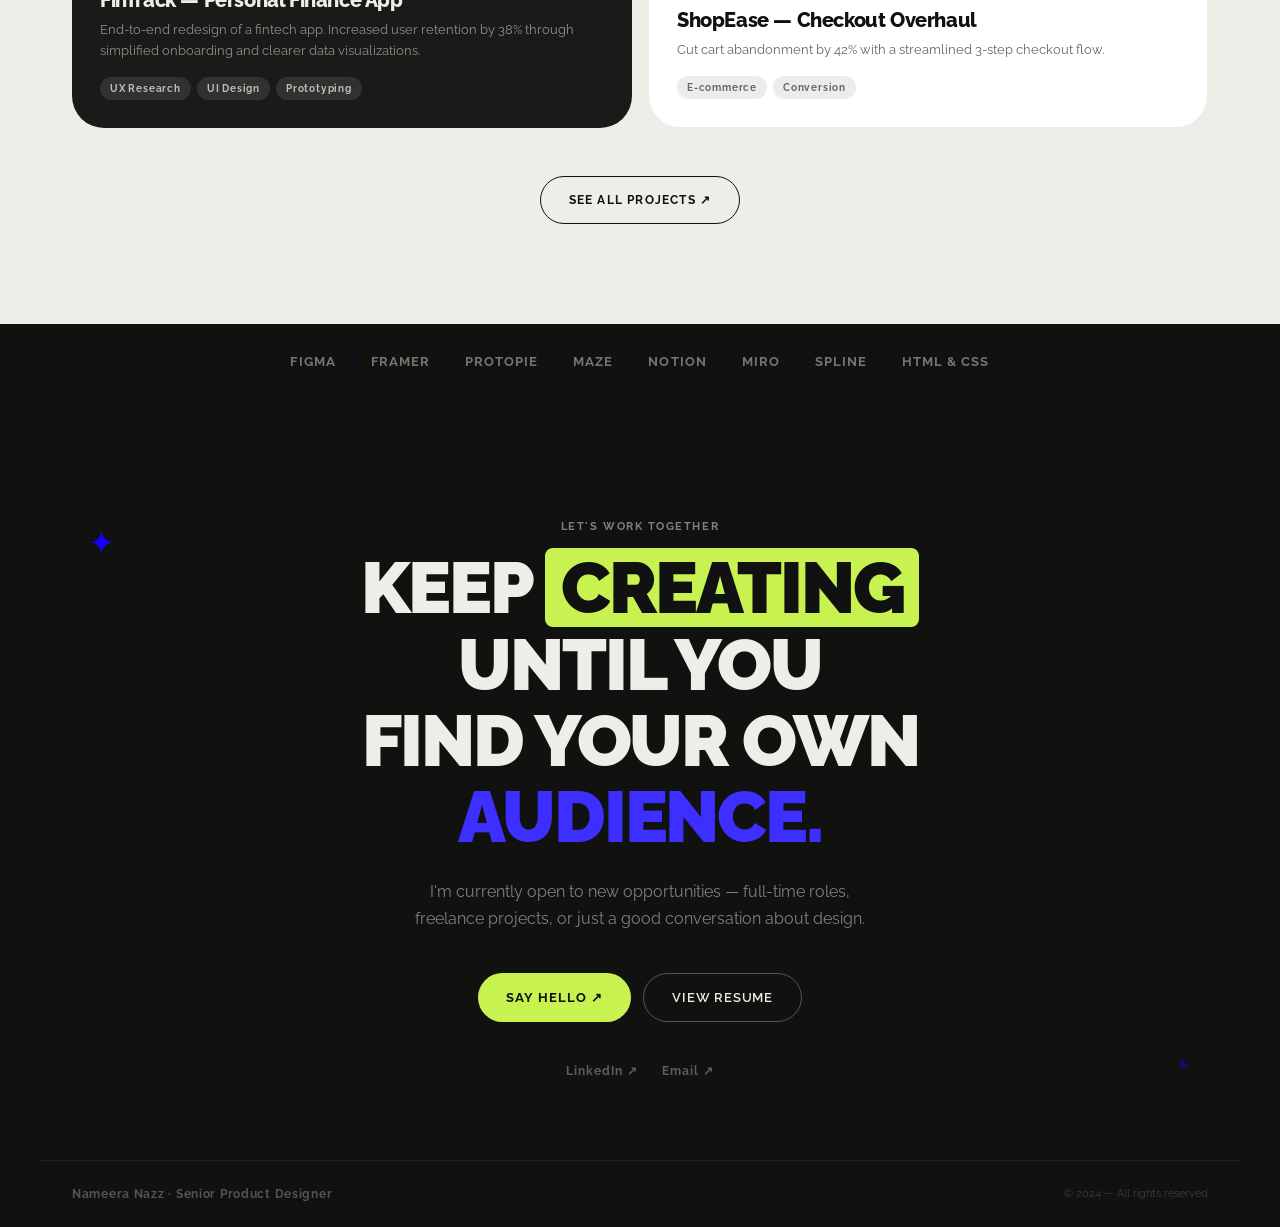
==== commit bc2f5958: "Merge branch 'feature/hero-page-revamp' into claude/design-hero-section-USOQU" ====
--- a/index.html
+++ b/index.html
@@ -7,7 +7,7 @@
   <link rel="stylesheet" href="styles.css" />
   <link rel="preconnect" href="https://fonts.googleapis.com" />
   <link rel="preconnect" href="https://fonts.gstatic.com" crossorigin />
-  <link href="https://fonts.googleapis.com/css2?family=Inter:wght@400;500;600;700;800;900&display=swap" rel="stylesheet" />
+  <link href="https://fonts.googleapis.com/css2?family=Raleway:wght@400;500;600;700;800;900&display=swap" rel="stylesheet" />
 </head>
 <body>
 
@@ -27,17 +27,19 @@
   <!-- HERO -->
   <section class="hero">
     <!-- Decorative stars -->
-    <svg width="80" height="80" viewBox="0 0 100 100" xmlns="http://www.w3.org/2000/svg" style="position:absolute;top:20px;right:40px;z-index:1;pointer-events:none;">
-      <path d="M50,0 C55,20 80,45 100,50 C80,55 55,80 50,100 C45,80 20,55 0,50 C20,45 45,20 50,0 Z" fill="#2B2FFF"/>
+    <svg class="hero-star hero-star-large" viewBox="0 0 100 100" xmlns="http://www.w3.org/2000/svg">
+      <path d="M50 0 L56 44 L100 50 L56 56 L50 100 L44 56 L0 50 L44 44 Z" fill="#2B2FFF"/>
     </svg>
-    <svg width="50" height="50" viewBox="0 0 100 100" xmlns="http://www.w3.org/2000/svg" style="position:absolute;bottom:40px;left:20px;z-index:1;pointer-events:none;">
-      <path d="M50,0 C55,20 80,45 100,50 C80,55 55,80 50,100 C45,80 20,55 0,50 C20,45 45,20 50,0 Z" fill="#00C853"/>
+    <svg class="hero-star hero-star-medium" viewBox="0 0 100 100" xmlns="http://www.w3.org/2000/svg">
+      <path d="M50 0 L56 44 L100 50 L56 56 L50 100 L44 56 L0 50 L44 44 Z" fill="#00C853"/>
     </svg>
-    <svg width="32" height="32" viewBox="0 0 100 100" xmlns="http://www.w3.org/2000/svg" style="position:absolute;top:20px;left:20px;z-index:1;pointer-events:none;">
-      <path d="M50,0 C55,20 80,45 100,50 C80,55 55,80 50,100 C45,80 20,55 0,50 C20,45 45,20 50,0 Z" fill="#2B2FFF"/>
+    <svg class="hero-star hero-star-small" viewBox="0 0 100 100" xmlns="http://www.w3.org/2000/svg">
+      <path d="M50 0 L56 44 L100 50 L56 56 L50 100 L44 56 L0 50 L44 44 Z" fill="#2B2FFF"/>
     </svg>
     <div class="hero-inner">
-      <div class="hero-content">
+
+      <!-- Left: text content -->
+      <div class="hero-left">
         <div class="hero-tag">Hi! I am Nameera Nazz</div>
         <h1 class="hero-heading">
           Senior product designer with 6+ years of making complex products feel effortless —
@@ -47,12 +49,14 @@
           Engineering graduate from NIT turned designer — I bring systems thinking to every product problem.
         </p>
         <div class="hero-actions">
-          <a href="work.html" class="btn-primary">VIEW WORK ↗</a>
-          <a href="resume.html" class="btn-ghost">MY RESUME</a>
-        </div>
-      </div>
-    </div>
-    <span class="asterisk hero-asterisk-right">✦</span>
+          <a href="work.html" class="btn-primary">View Work ↗</a>
+          <a href="resume.html" class="btn-ghost">My Resume</a>
+        </div>
+      </div>
+
+
+    </div>
+
     <!-- Contact bar -->
     <div class="hero-contact-bar">
       <div class="hero-contact-inner">
@@ -74,6 +78,7 @@
         </div>
       </div>
     </div>
+
   </section>
 
   <!-- FEATURED WORK -->
--- a/styles.css
+++ b/styles.css
@@ -7,8 +7,8 @@
   --bg:          #EEEEE8;   /* warm off-white — hero bg */
   --bg-dark:     #111110;   /* near-black */
   --bg-card:     #1A1A18;   /* dark card */
-  --purple:      #5B4BFF;   /* primary purple accent */
-  --purple-light:#7B6FFF;
+  --purple:      #1400FF;   /* primary blue accent */
+  --purple-light:#3d2fff;
   --green:       #C8F250;   /* yellow-green pill */
   --text:        #111110;
   --text-muted:  #666660;
@@ -17,7 +17,7 @@
   --radius-md:   16px;
   --radius-lg:   24px;
   --radius-xl:   32px;
-  --font:        'Inter', sans-serif;
+  --font:        'Raleway', sans-serif;
   --transition:  0.2s ease;
 }
 
@@ -100,15 +100,15 @@
   align-items: center;
   gap: 6px;
   font-size: 13px;
-  font-weight: 600;
-  letter-spacing: 0.06em;
+  font-weight: 700;
+  letter-spacing: 0.08em;
   padding: 14px 28px;
   border-radius: 100px;
-  border: 1.5px solid rgba(17,17,16,0.2);
-  color: var(--text);
-  transition: border-color var(--transition);
-}
-.btn-ghost:hover { border-color: var(--text); }
+  background: var(--text);
+  color: var(--bg);
+  transition: opacity var(--transition), transform var(--transition);
+}
+.btn-ghost:hover { opacity: 0.85; transform: translateY(-1px); }
 
 .btn-primary-light {
   display: inline-flex;
@@ -234,13 +234,13 @@
    HERO SECTION
    ============================================ */
 .hero {
-  position: relative;
-  background: var(--bg);
-  padding: 80px 0 0;
+  background-color: var(--bg);
+  background-image:
+    linear-gradient(rgba(0,0,0,0.028) 1px, transparent 1px),
+    linear-gradient(90deg, rgba(0,0,0,0.028) 1px, transparent 1px);
+  background-size: 80px 80px;
   overflow: hidden;
 }
-.hero-asterisk-left  { position: absolute; top: 60px; left: 40px; font-size: 48px; }
-.hero-asterisk-right { position: absolute; top: 40px; right: 48px; font-size: 24px; opacity: 0.5; }
 
 /* Decorative star elements */
 .hero-star {
@@ -249,6 +249,22 @@
   z-index: 5;
   animation: star-twinkle 3s ease-in-out infinite;
 }
+.hero-star-large  { width: 32px; height: 32px; top: 100px; right: 220px; animation-delay: 0s; }
+.hero-star-medium { width: 24px; height: 24px; top: 300px; left: 60px;  animation-delay: 1.1s; }
+.hero-star-small  { width: 16px; height: 16px; top: 190px; left: 48%;   animation-delay: 2s; }
+
+@keyframes star-twinkle {
+  0%, 100% { opacity: 1;   transform: scale(1) rotate(0deg); }
+  50%       { opacity: 0.5; transform: scale(0.85) rotate(20deg); }
+}
+
+/* Decorative star elements */
+.hero-star {
+  position: absolute;
+  pointer-events: none;
+  z-index: 5;
+  animation: star-twinkle 3s ease-in-out infinite;
+}
 .hero-star-large  { width: 80px; height: 80px; top: 10%;  right: 8%;   animation-delay: 0s; }
 .hero-star-medium { width: 50px; height: 50px; bottom: 20%; left: 4%;   animation-delay: 1.1s; }
 .hero-star-small  { width: 32px; height: 32px; top: 40%;  left: 48%;   animation-delay: 2s; }
@@ -261,10 +277,217 @@
 .hero-inner {
   max-width: 1200px;
   margin: 0 auto;
-  padding: 0 32px 80px;
-  display: block;
-}
-
+  padding: 180px 32px 120px;
+  display: flex;
+  flex-direction: column;
+}
+
+/* Left column */
+.hero-left {
+  display: flex;
+  flex-direction: column;
+}
+
+.hero-tag {
+  display: inline-flex;
+  align-items: center;
+  font-size: 16px;
+  font-weight: 500;
+  color: #666;
+  margin-bottom: 20px;
+  gap: 10px;
+}
+.hero-tag::before {
+  content: '';
+  display: inline-block;
+  width: 8px;
+  height: 8px;
+  background: var(--purple);
+  border-radius: 50%;
+  flex-shrink: 0;
+}
+
+.hero-heading {
+  font-size: clamp(24px, 3.5vw, 42px);
+  font-weight: 600;
+  line-height: 1.35;
+  letter-spacing: -0.02em;
+  margin-bottom: 20px;
+  max-width: 100%;
+  color: var(--text);
+}
+
+.hero-accent { color: var(--purple); }
+
+.hero-sub {
+  font-size: 16px;
+  line-height: 1.7;
+  color: #666;
+  max-width: 100%;
+  margin-bottom: 36px;
+}
+
+.hero-actions {
+  display: flex;
+  gap: 12px;
+  flex-wrap: wrap;
+}
+
+/* Right column */
+.hero-right {
+  display: flex;
+  align-items: center;
+  justify-content: center;
+}
+
+/* Hero floating cards */
+.hero-cards {
+  display: flex;
+  gap: 14px;
+  flex-wrap: wrap;
+  justify-content: center;
+  padding: 24px;
+}
+
+.hcard {
+  width: 110px;
+  height: 130px;
+  border-radius: var(--radius-lg);
+  display: flex;
+  flex-direction: column;
+  align-items: center;
+  justify-content: center;
+  gap: 10px;
+  background: #fff;
+  border: 1px solid rgba(17,17,16,0.08);
+  box-shadow: 0 4px 20px rgba(0,0,0,0.06);
+  transition: transform 0.3s ease, box-shadow 0.3s ease;
+}
+.hcard:hover { transform: translateY(-6px); box-shadow: 0 12px 40px rgba(0,0,0,0.12); }
+.hcard-icon { font-size: 28px; }
+.hcard-label { font-size: 11px; font-weight: 600; letter-spacing: 0.02em; }
+
+.hcard-dark { background: var(--bg-card); color: var(--text-light); }
+.hcard-dark .hcard-label { color: rgba(238,238,232,0.7); }
+
+.hcard-blue { background: var(--purple); color: white; }
+.hcard-blue .hcard-label { color: rgba(255,255,255,0.9); }
+
+/* Stagger the cards visually */
+.hcard-1 { transform: rotate(-3deg) translateY(12px); }
+.hcard-2 { transform: rotate(2deg) translateY(-8px); }
+.hcard-3 { transform: rotate(-1deg) translateY(4px); z-index: 2; }
+.hcard-4 { transform: rotate(3deg) translateY(-12px); }
+.hcard-5 { transform: rotate(-2deg) translateY(8px); }
+
+/* Hero profile visual */
+.hero-profile {
+  display: flex;
+  flex-direction: column;
+  align-items: center;
+  gap: 20px;
+  width: 100%;
+}
+
+.hero-profile-img {
+  position: relative;
+  width: 200px;
+  height: 200px;
+  border-radius: 50%;
+  background: linear-gradient(135deg, var(--purple) 0%, #0d00cc 100%);
+  display: flex;
+  align-items: center;
+  justify-content: center;
+  box-shadow: 0 20px 60px rgba(37,99,235,0.25);
+  flex-shrink: 0;
+}
+
+.profile-initials {
+  font-size: 52px;
+  font-weight: 800;
+  color: white;
+  letter-spacing: -0.02em;
+}
+
+.profile-badge {
+  position: absolute;
+  bottom: 8px;
+  left: 50%;
+  transform: translateX(-50%);
+  background: white;
+  border: 1px solid rgba(17,17,16,0.08);
+  box-shadow: 0 4px 16px rgba(0,0,0,0.1);
+  border-radius: 100px;
+  padding: 6px 14px;
+  font-size: 12px;
+  font-weight: 600;
+  color: var(--text);
+  white-space: nowrap;
+  display: flex;
+  align-items: center;
+  gap: 6px;
+}
+
+.badge-dot {
+  width: 7px;
+  height: 7px;
+  border-radius: 50%;
+  background: #22c55e;
+  flex-shrink: 0;
+}
+
+.hero-profile-cards {
+  display: flex;
+  flex-direction: column;
+  gap: 10px;
+  width: 100%;
+  max-width: 280px;
+}
+
+.profile-card {
+  display: flex;
+  align-items: center;
+  gap: 12px;
+  background: white;
+  border: 1px solid rgba(17,17,16,0.08);
+  border-radius: var(--radius-md);
+  padding: 12px 16px;
+  box-shadow: 0 2px 12px rgba(0,0,0,0.05);
+  transition: transform var(--transition), box-shadow var(--transition);
+}
+.profile-card:hover {
+  transform: translateX(4px);
+  box-shadow: 0 6px 24px rgba(0,0,0,0.1);
+}
+
+.profile-card-dark {
+  background: var(--bg-card);
+}
+.profile-card-dark .profile-card-title { color: var(--text-light); }
+.profile-card-dark .profile-card-sub { color: rgba(238,238,232,0.5); }
+
+.profile-card-blue {
+  background: var(--purple);
+}
+.profile-card-blue .profile-card-title { color: white; }
+.profile-card-blue .profile-card-sub { color: rgba(255,255,255,0.7); }
+
+.profile-card-icon { font-size: 22px; flex-shrink: 0; }
+
+.profile-card-title {
+  font-size: 13px;
+  font-weight: 700;
+  color: var(--text);
+  line-height: 1.2;
+}
+
+.profile-card-sub {
+  font-size: 11px;
+  color: var(--text-muted);
+  margin-top: 2px;
+}
+
+/* Stats bar */
 .hero-contact-bar {
   border-top: 1px solid rgba(17,17,16,0.1);
   background: var(--bg);
@@ -298,133 +521,9 @@
   align-items: center;
   gap: 7px;
   font-size: 13px;
+  font-weight: 500;
   color: #666;
 }
-
-.hero-tag {
-  display: inline-flex;
-  align-items: center;
-  font-size: 11px;
-  font-weight: 600;
-  letter-spacing: 0.1em;
-  color: var(--text-muted);
-  margin-bottom: 24px;
-}
-.hero-tag::before {
-  content: '';
-  display: inline-block;
-  width: 6px;
-  height: 6px;
-  background: var(--purple);
-  border-radius: 50%;
-  margin-right: 8px;
-}
-
-.hero-heading {
-  font-size: clamp(40px, 6vw, 72px);
-  font-weight: 900;
-  line-height: 1.1;
-  letter-spacing: -0.03em;
-  margin-bottom: 32px;
-  max-width: 900px;
-}
-
-.hero-accent { color: var(--purple); }
-
-.hero-sub {
-  font-size: 17px;
-  line-height: 1.6;
-  color: var(--text-muted);
-  max-width: 520px;
-  margin-bottom: 40px;
-}
-
-.hero-actions {
-  display: flex;
-  gap: 12px;
-  flex-wrap: wrap;
-  margin-bottom: 64px;
-}
-
-.hero-stats {
-  display: flex;
-  align-items: center;
-  gap: 0;
-  border-top: 1px solid rgba(17,17,16,0.1);
-  padding-top: 40px;
-}
-.stat {
-  padding: 0 40px;
-  display: flex;
-  flex-direction: column;
-  gap: 4px;
-}
-.stat:first-child { padding-left: 0; }
-.stat-num {
-  font-size: 36px;
-  font-weight: 900;
-  letter-spacing: -0.03em;
-  line-height: 1;
-}
-.stat-num.stat-num-sm {
-  font-size: 16px;
-  letter-spacing: -0.01em;
-  line-height: 1.3;
-}
-.stat-label {
-  font-size: 10px;
-  font-weight: 700;
-  letter-spacing: 0.12em;
-  color: var(--text-muted);
-}
-.stat-divider {
-  width: 1px;
-  height: 40px;
-  background: rgba(17,17,16,0.12);
-}
-
-/* Hero floating cards */
-.hero-cards {
-  display: flex;
-  gap: 12px;
-  flex-wrap: wrap;
-  margin-top: -20px;
-  justify-content: flex-end;
-  position: absolute;
-  right: 32px;
-  top: 100px;
-}
-
-.hcard {
-  width: 110px;
-  height: 140px;
-  border-radius: var(--radius-lg);
-  display: flex;
-  flex-direction: column;
-  align-items: center;
-  justify-content: center;
-  gap: 12px;
-  background: #fff;
-  border: 1px solid rgba(17,17,16,0.08);
-  box-shadow: 0 4px 24px rgba(0,0,0,0.06);
-  transition: transform 0.3s ease, box-shadow 0.3s ease;
-}
-.hcard:hover { transform: translateY(-6px); box-shadow: 0 12px 40px rgba(0,0,0,0.12); }
-.hcard-icon { font-size: 32px; }
-.hcard-label { font-size: 11px; font-weight: 700; letter-spacing: 0.04em; }
-
-.hcard-dark { background: var(--bg-card); color: var(--text-light); }
-.hcard-dark .hcard-label { color: rgba(238,238,232,0.7); }
-
-.hcard-purple { background: var(--purple); color: white; }
-.hcard-purple .hcard-label { color: rgba(255,255,255,0.85); }
-
-/* Stagger the cards visually */
-.hcard-1 { transform: rotate(-3deg) translateY(10px); }
-.hcard-2 { transform: rotate(1deg) translateY(-10px); }
-.hcard-3 { transform: rotate(-1deg) translateY(0px); z-index: 2; }
-.hcard-4 { transform: rotate(2deg) translateY(-5px); }
-.hcard-5 { transform: rotate(-2deg) translateY(8px); }
 
 /* ============================================
    FEATURED WORK SECTION
@@ -1129,8 +1228,8 @@
    RESPONSIVE
    ============================================ */
 @media (max-width: 960px) {
-  .hero-cards { display: none; }
-  .hero-heading { font-size: clamp(32px, 8vw, 56px); }
+  .hero-inner { grid-template-columns: 1fr; }
+  .hero-heading { font-size: clamp(22px, 5vw, 32px); }
   .work-grid { grid-template-columns: 1fr; }
   .work-card-large { min-height: 420px; }
   .section-header { flex-direction: column; align-items: flex-start; }
@@ -1148,10 +1247,7 @@
   .nav-links { display: none; }
   .hero { padding: 48px 0 0; }
   .hero-inner { padding: 0 20px 60px; }
-  .hero-stats { flex-wrap: wrap; gap: 24px; }
-  .stat { padding: 0 20px; }
-  .stat:first-child { padding-left: 0; }
-  .stat-divider { display: none; }
+  .hero-contact-inner { padding: 16px 20px; flex-wrap: wrap; gap: 12px; }
   .section-inner, .all-work-inner, .resume-inner { padding: 0 20px; }
   .connect-inner { padding: 0 20px 60px; }
   .connect-asterisk-left, .connect-asterisk-right { display: none; }
